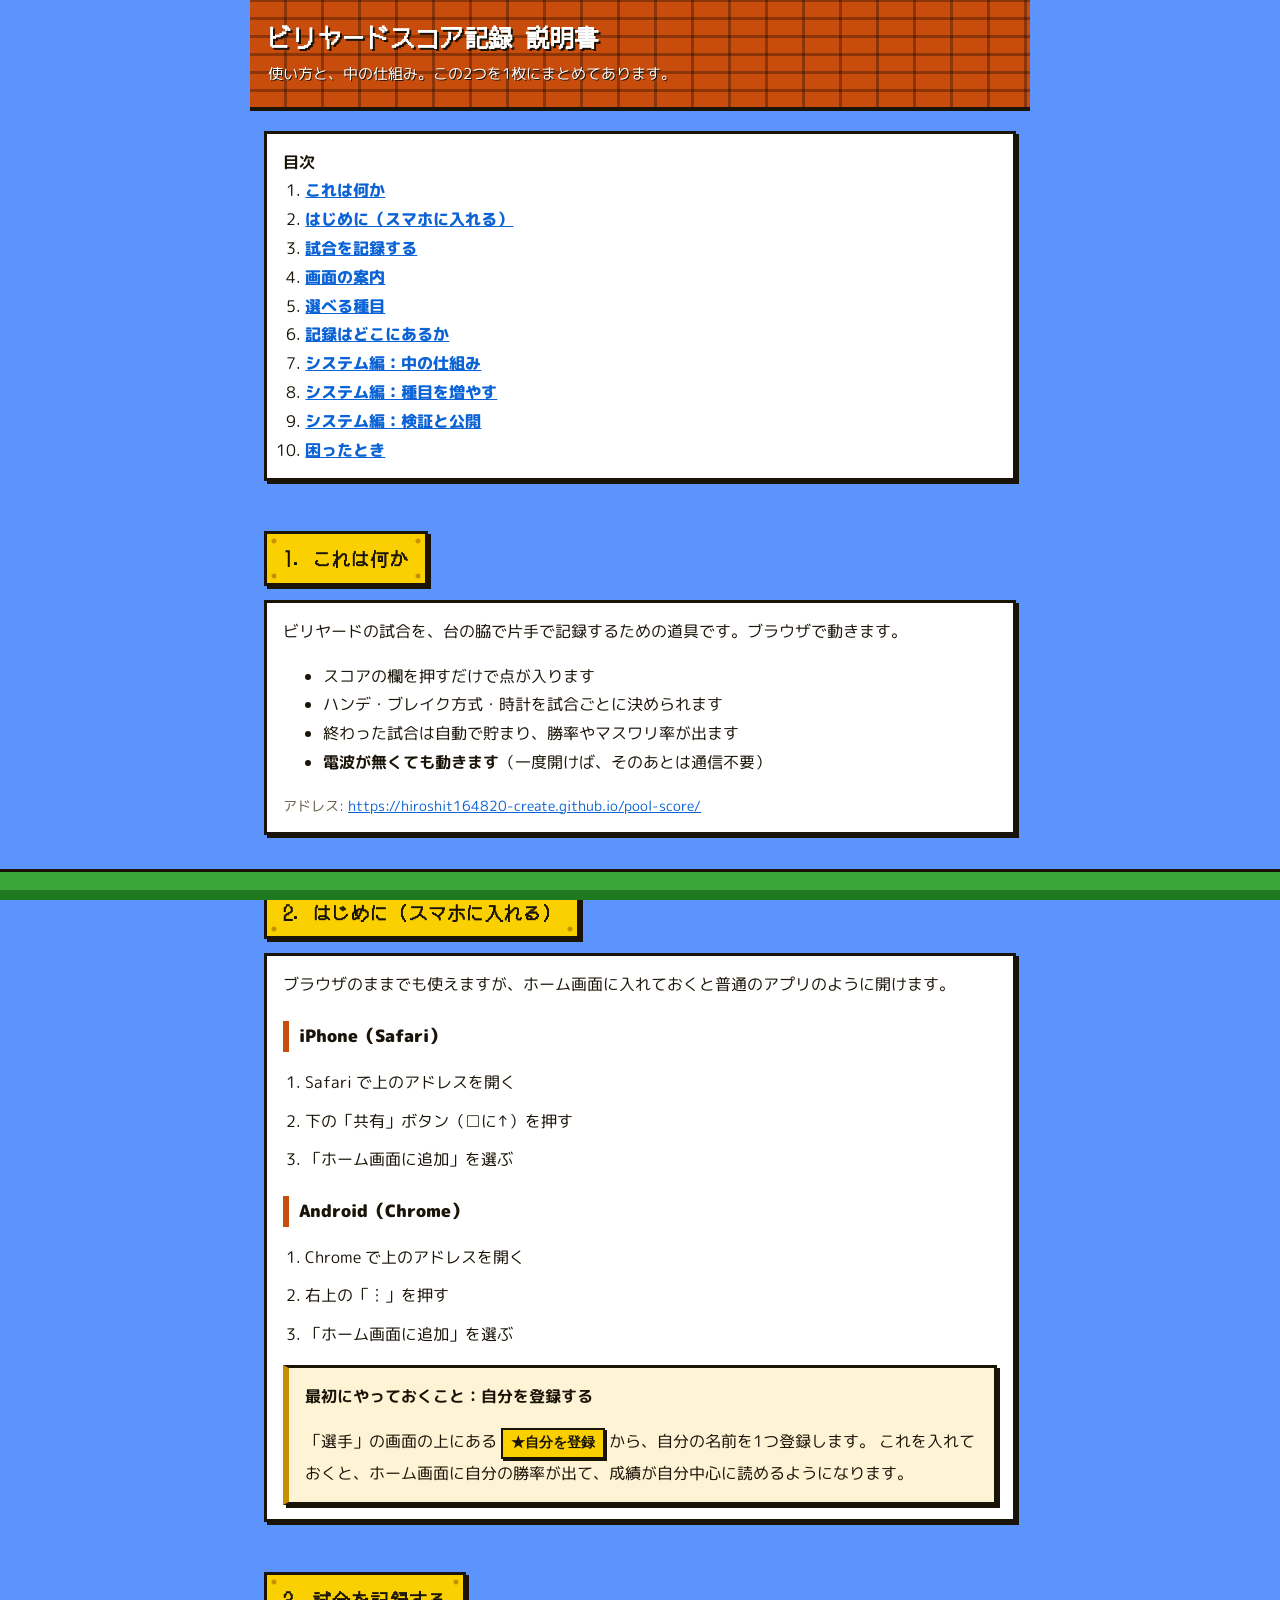
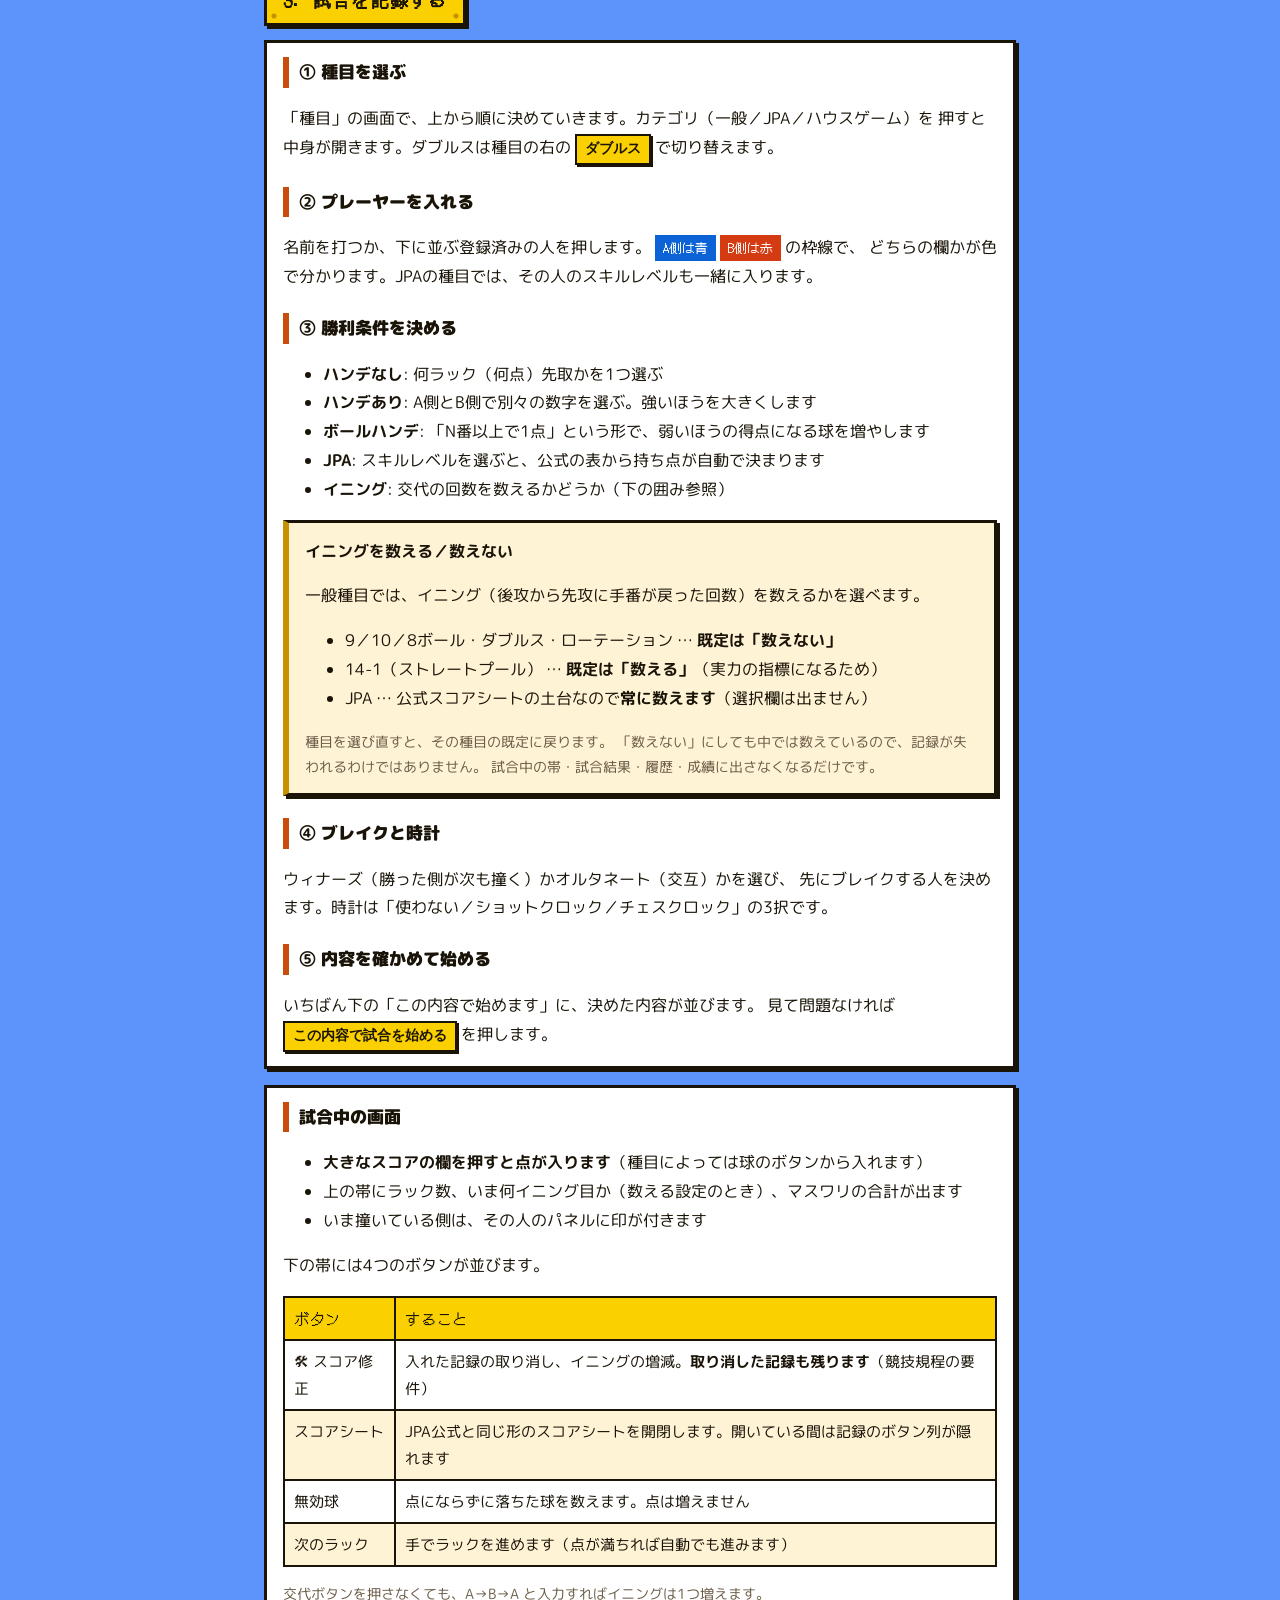
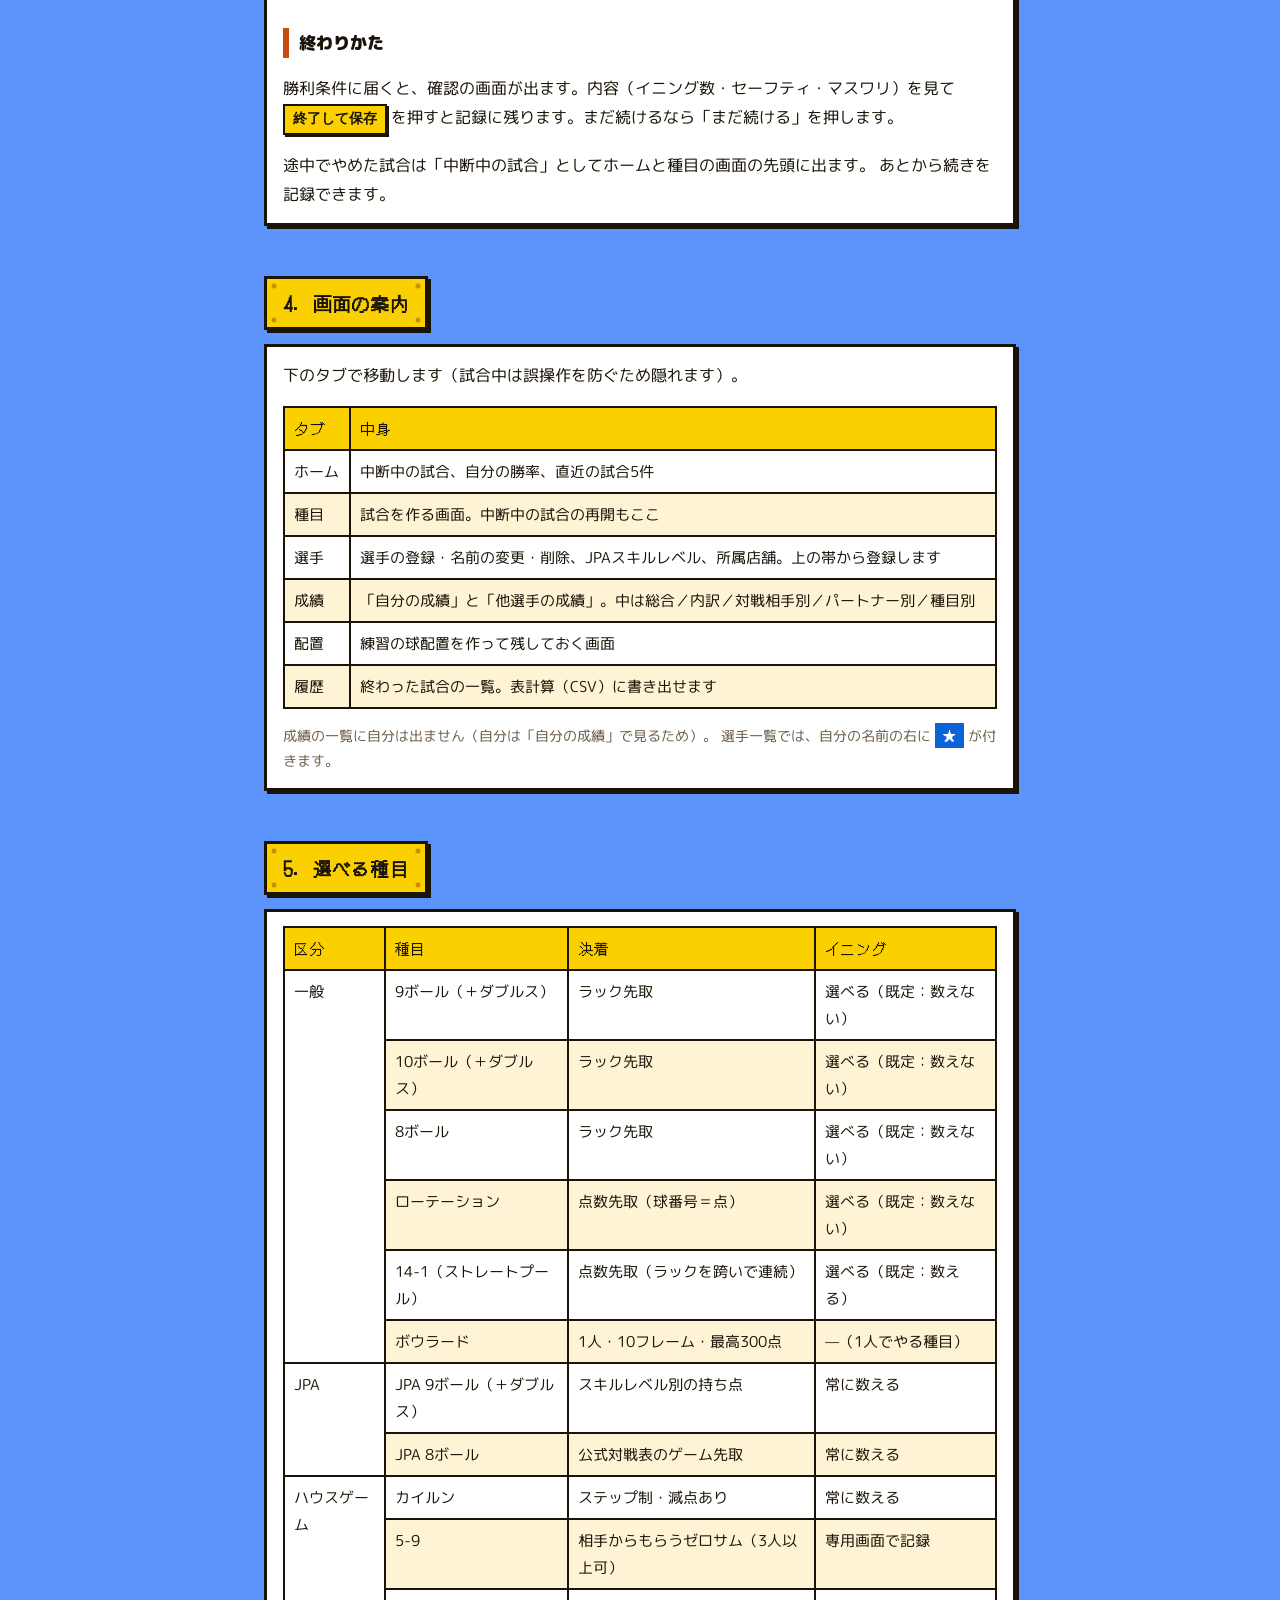
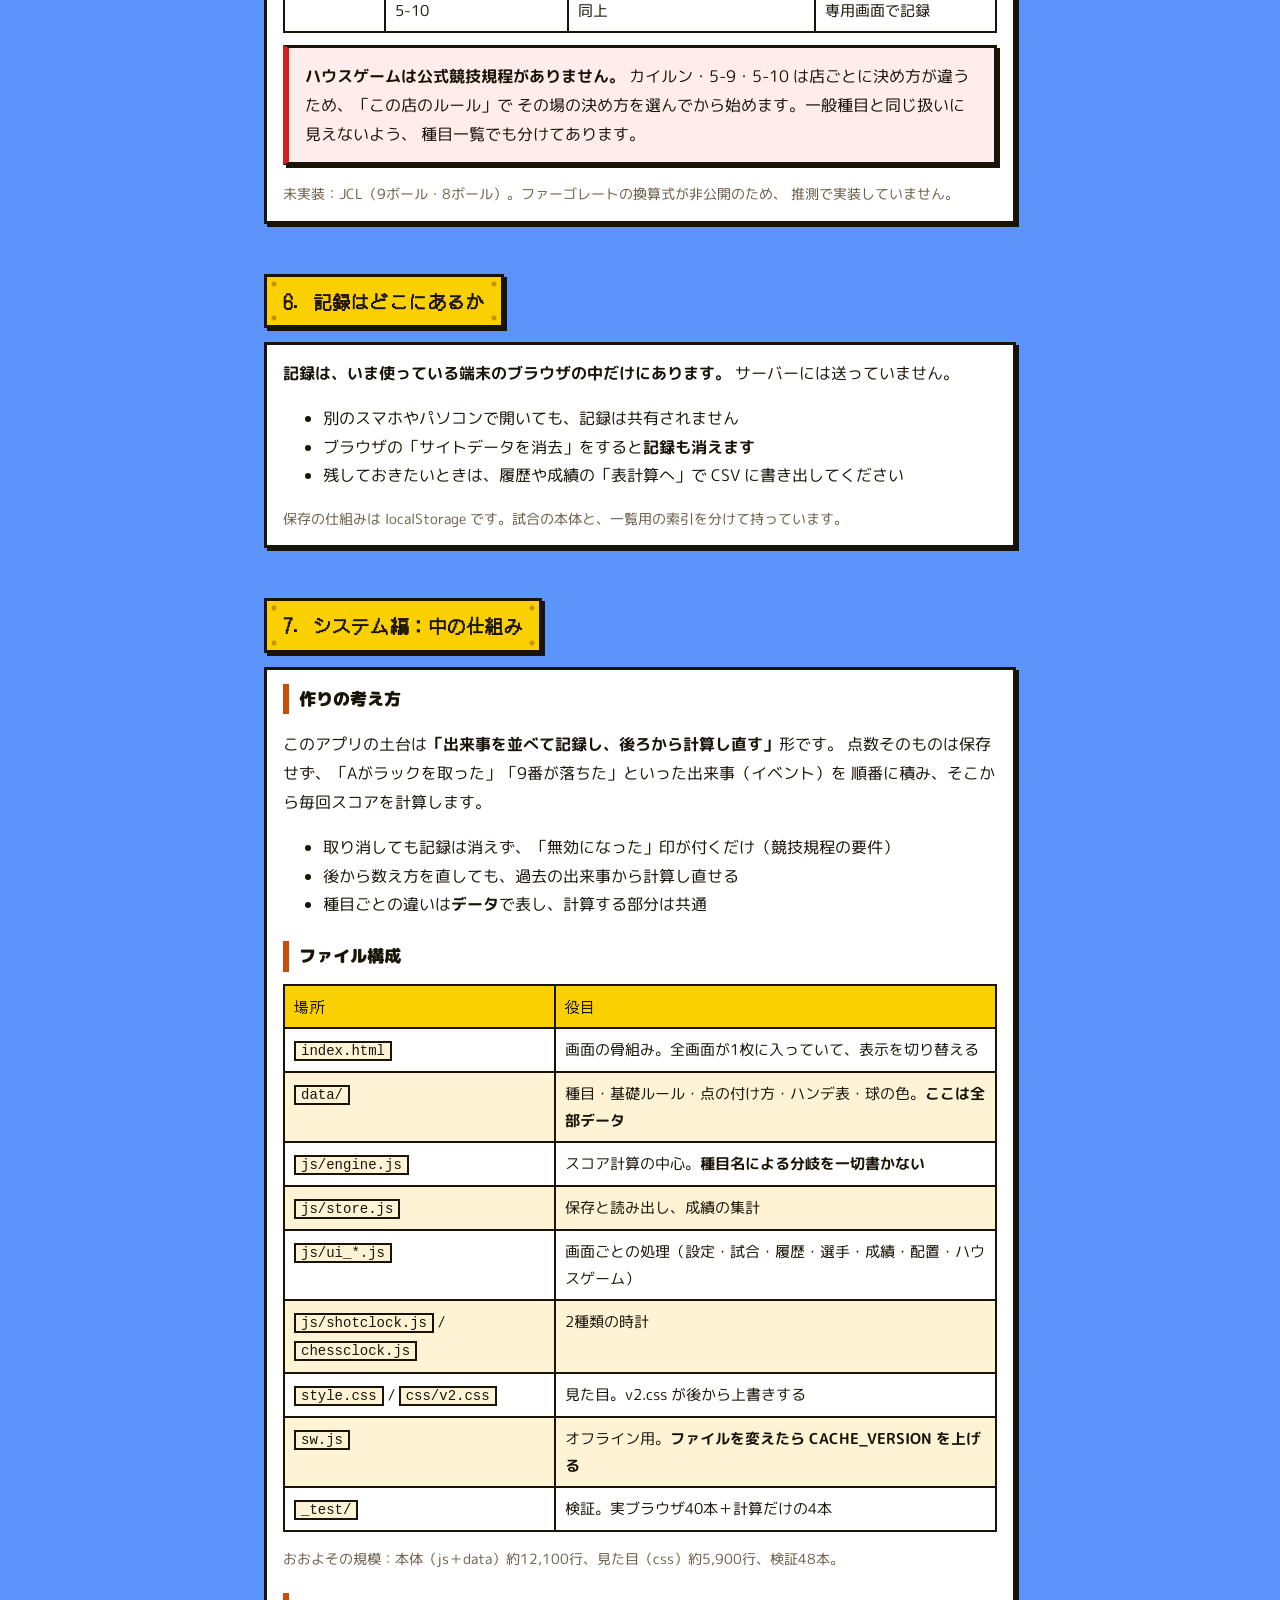
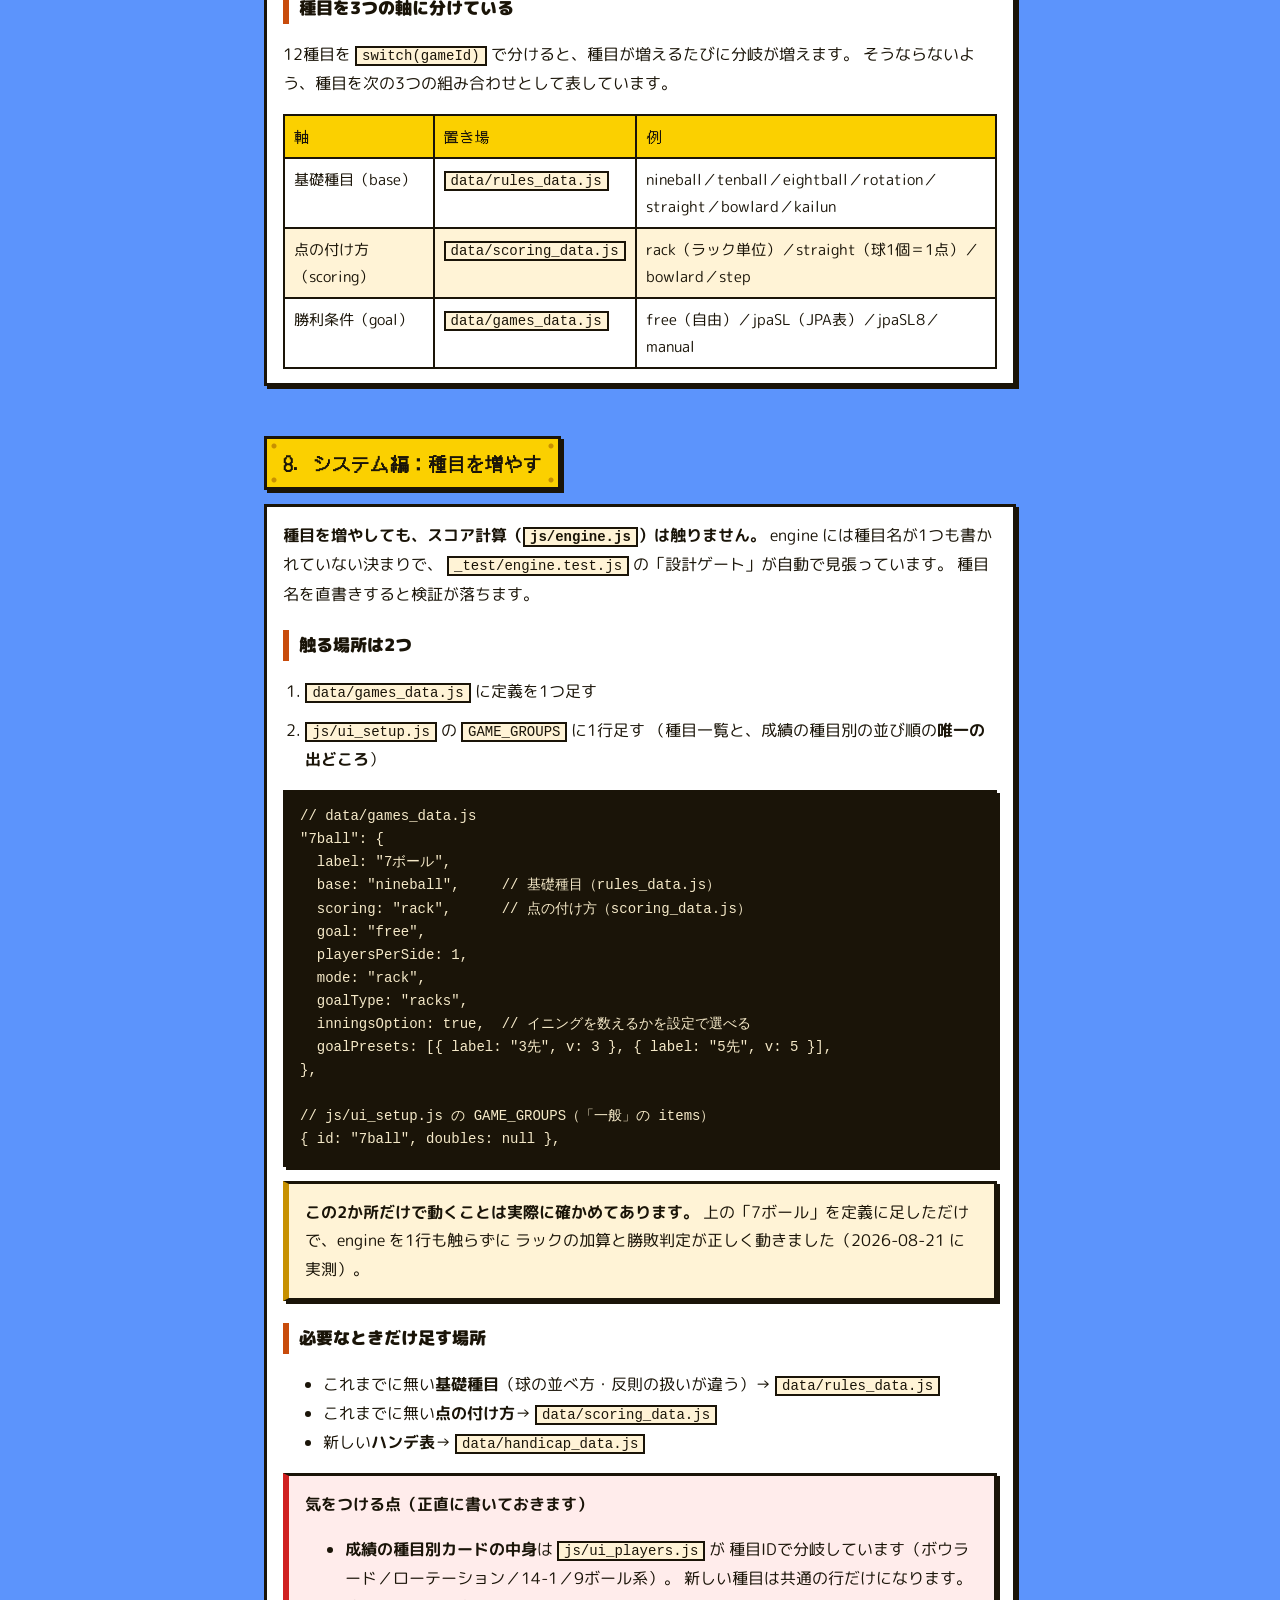
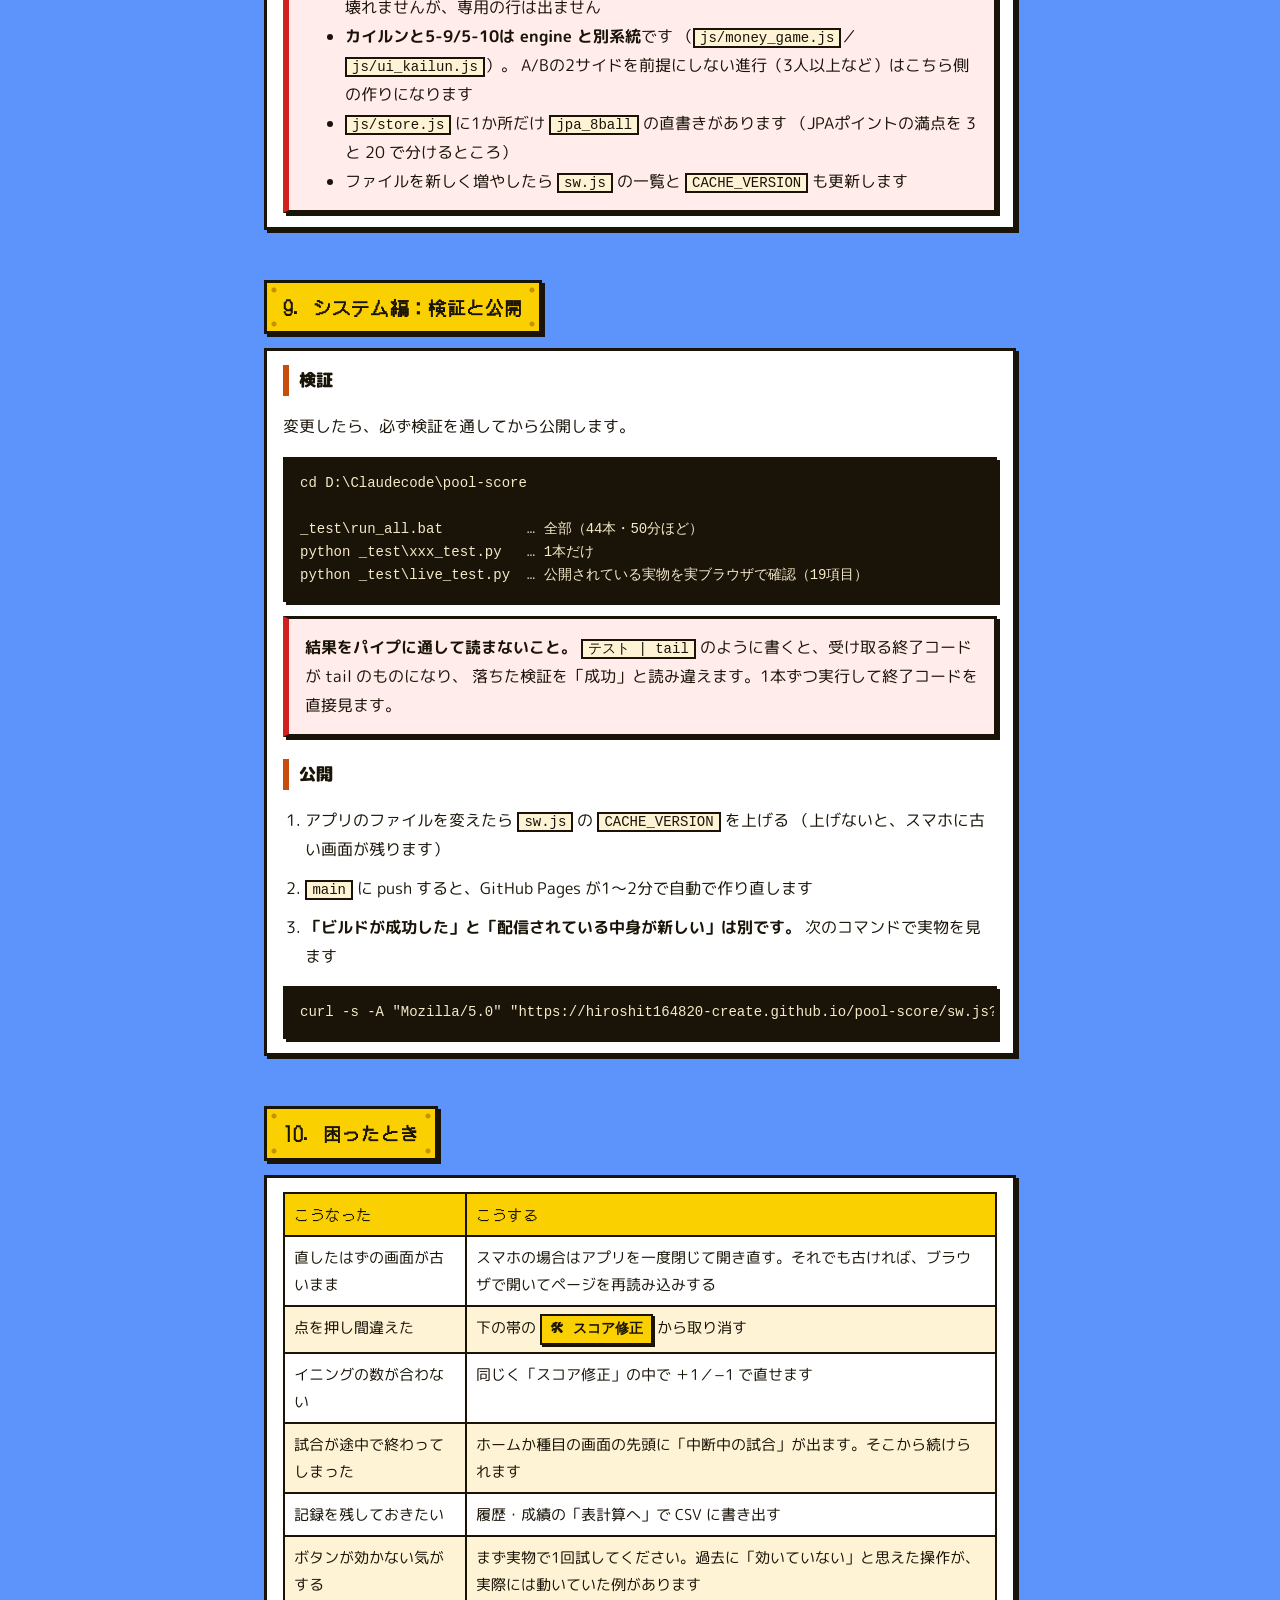
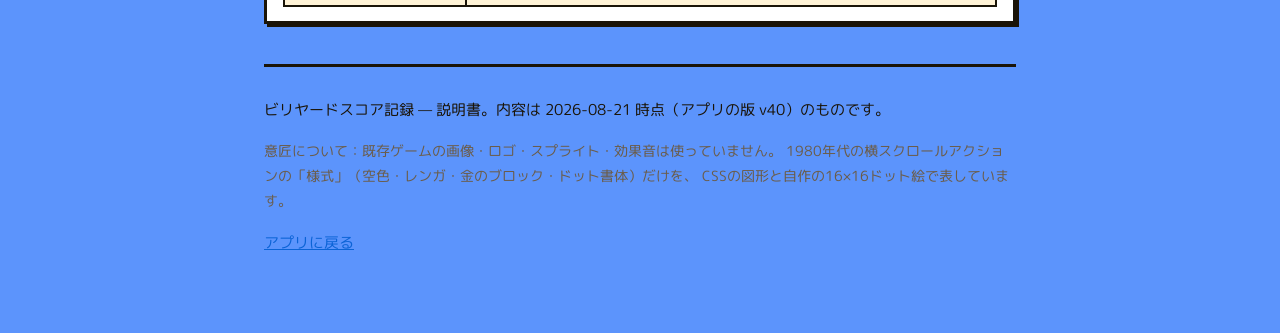
==== manual.html @ 7768aa0f "説明書（manual.html）を追加 本人の指示（2026-08-21）:   「このアプリ、システムの説明書を作成してください。     デザインの世界観はアプリと揃えてください」  - 利用者向" ====
<!DOCTYPE html>
<html lang="ja">
<head>
<meta charset="UTF-8">
<meta name="viewport" content="width=device-width, initial-scale=1.0, viewport-fit=cover">
<meta name="theme-color" content="#c84c0c">
<title>説明書 — ビリヤードスコア記録</title>
<link rel="icon" href="icon-192.png">
<link rel="apple-touch-icon" href="apple-touch-icon.png">
<style>
/* アプリ（style.css）と同じ配色トークン・同じ書体を使う。
   ただし読み込みは独立させてある。アプリのCSSを直接読むと
   画面遷移用の指定（.screen を隠す等）が説明書にも効いてしまうため */
@import url("https://fonts.googleapis.com/css2?family=M+PLUS+Rounded+1c:wght@400;700;800;900&family=DotGothic16&display=swap");

:root {
  --sky: #5c94fc;
  --surface: #ffffff;
  --surface-2: #fff3d6;
  --ink: #1a1408;
  --text-dim: #6b5c48;
  --ground: #3aa63a;
  --ground-dark: #1f7a1f;
  --brick: #c84c0c;
  --block: #fbd000;
  --block-dark: #c79000;
  --accent: #3aa63a;
  --side-a: #0b63d6;
  --side-b: #d43b12;
  --danger: #d02020;
  --bw: 3px;
  --bw-thick: 4px;
  --shadow: 4px 4px 0 var(--ink);
  --shadow-sm: 3px 3px 0 var(--ink);
  --font-pixel: "DotGothic16", "M PLUS Rounded 1c", "BIZ UDGothic", monospace;
}

* { box-sizing: border-box; }

html, body {
  margin: 0;
  padding: 0;
  background: var(--sky);
  color: var(--ink);
  font-family: "M PLUS Rounded 1c", "Hiragino Maru Gothic ProN", sans-serif;
  /* 非IT利用者も読むので本文は16pxを下回らせない */
  font-size: 16px;
  line-height: 1.8;
  -webkit-text-size-adjust: 100%;
}

/* 地面。ページの下端に敷く */
body::after {
  content: "";
  position: fixed;
  left: 0; right: 0; bottom: 0;
  height: 28px;
  background:
    linear-gradient(0deg, var(--ground-dark) 0 10px, var(--ground) 10px 100%);
  border-top: var(--bw) solid var(--ink);
  z-index: 1;
  pointer-events: none;
}

.wrap {
  max-width: 780px;
  margin: 0 auto;
  padding: 0 14px 80px;
}

/* ---------- レンガのヘッダ ---------- */
header {
  margin: 0 -14px 20px;
  padding: 20px 18px;
  color: #fff;
  border-bottom: var(--bw-thick) solid var(--ink);
  background:
    repeating-linear-gradient(0deg, transparent 0 15px, rgba(0, 0, 0, .3) 15px 18px),
    repeating-linear-gradient(90deg, transparent 0 34px, rgba(0, 0, 0, .3) 34px 37px),
    var(--brick);
}
header h1 {
  margin: 0;
  font-family: var(--font-pixel);
  font-size: 24px;
  line-height: 1.4;
  letter-spacing: .02em;
  text-shadow: 2px 2px 0 var(--ink);
}
header p {
  margin: 6px 0 0;
  font-size: 15px;
  text-shadow: 1px 1px 0 var(--ink);
}

/* ---------- 見出し＝ハテナブロックの看板 ---------- */
h2 {
  display: inline-block;
  margin: 34px 0 14px;
  padding: 8px 16px;
  font-family: var(--font-pixel);
  font-size: 18px;
  letter-spacing: .06em;
  background: var(--block);
  border: var(--bw) solid var(--ink);
  box-shadow: var(--shadow-sm);
  background-image:
    radial-gradient(circle at 7px 7px, var(--block-dark) 0 2px, transparent 3px),
    radial-gradient(circle at calc(100% - 7px) 7px, var(--block-dark) 0 2px, transparent 3px),
    radial-gradient(circle at 7px calc(100% - 7px), var(--block-dark) 0 2px, transparent 3px),
    radial-gradient(circle at calc(100% - 7px) calc(100% - 7px), var(--block-dark) 0 2px, transparent 3px);
}
h3 {
  margin: 22px 0 8px;
  font-size: 17px;
  font-weight: 900;
  padding-left: 10px;
  border-left: 6px solid var(--brick);
}

/* ---------- カード ---------- */
.card {
  background: var(--surface);
  border: var(--bw) solid var(--ink);
  box-shadow: var(--shadow-sm);
  padding: 14px 16px;
  margin-bottom: 16px;
}
.card > :first-child { margin-top: 0; }
.card > :last-child { margin-bottom: 0; }

.note {
  background: var(--surface-2);
  border-left: 6px solid var(--block-dark);
}
.warn {
  background: #ffeceb;
  border-left: 6px solid var(--danger);
}

/* ---------- 目次 ---------- */
.toc ol { margin: 0; padding-left: 1.4em; }
.toc a { color: var(--side-a); font-weight: 800; }

/* ---------- 手順 ---------- */
ol.steps { padding-left: 1.4em; }
ol.steps > li { margin-bottom: 10px; }

/* ---------- 表 ---------- */
.table-scroll { overflow-x: auto; margin: 12px 0; }
table {
  border-collapse: collapse;
  width: 100%;
  min-width: 460px;
  background: var(--surface);
  font-size: 15px;
}
th, td {
  border: 2px solid var(--ink);
  padding: 7px 9px;
  text-align: left;
  vertical-align: top;
}
th {
  background: var(--block);
  font-family: var(--font-pixel);
  font-weight: 400;
  letter-spacing: .04em;
  white-space: nowrap;
}
tbody tr:nth-child(even) td { background: var(--surface-2); }

/* ---------- コード ---------- */
code, .path {
  font-family: "Consolas", "SFMono-Regular", monospace;
  font-size: 14px;
  background: var(--surface-2);
  border: 2px solid var(--ink);
  padding: 0 5px;
  white-space: nowrap;
}
pre {
  overflow-x: auto;
  background: var(--ink);
  color: #f5e9c8;
  border: var(--bw) solid var(--ink);
  box-shadow: var(--shadow-sm);
  padding: 12px 14px;
  font-family: "Consolas", "SFMono-Regular", monospace;
  font-size: 14px;
  line-height: 1.65;
}
pre code {
  background: none;
  border: none;
  padding: 0;
  color: inherit;
  white-space: pre;
  font-size: inherit;
}

/* ---------- 印（Aは青・Bは赤。アプリと同じ決め） ---------- */
.tag {
  display: inline-block;
  padding: 1px 8px;
  font-family: var(--font-pixel);
  font-size: 13px;
  color: #fff;
  background: var(--ink);
}
.tag.a { background: var(--side-a); }
.tag.b { background: var(--side-b); }
.tag.ok { background: var(--accent); }
.tag.no { background: var(--danger); }

kbd {
  display: inline-block;
  padding: 1px 8px;
  background: var(--block);
  border: 2px solid var(--ink);
  box-shadow: 2px 2px 0 var(--ink);
  font-size: 14px;
  font-weight: 800;
  white-space: nowrap;
}

.hint { color: var(--text-dim); font-size: 14px; }

footer {
  margin-top: 40px;
  padding: 14px 0 0;
  border-top: var(--bw) solid var(--ink);
  font-size: 15px;
  color: var(--ink);
}
a { color: var(--side-a); }

@media (max-width: 420px) {
  header h1 { font-size: 19px; }
  h2 { font-size: 16px; }
}
</style>
</head>
<body>
<div class="wrap">

<header>
  <h1>ビリヤードスコア記録 説明書</h1>
  <p>使い方と、中の仕組み。この2つを1枚にまとめてあります。</p>
</header>

<div class="card toc">
  <strong>目次</strong>
  <ol>
    <li><a href="#what">これは何か</a></li>
    <li><a href="#start">はじめに（スマホに入れる）</a></li>
    <li><a href="#flow">試合を記録する</a></li>
    <li><a href="#screens">画面の案内</a></li>
    <li><a href="#games">選べる種目</a></li>
    <li><a href="#data">記録はどこにあるか</a></li>
    <li><a href="#system">システム編：中の仕組み</a></li>
    <li><a href="#addgame">システム編：種目を増やす</a></li>
    <li><a href="#dev">システム編：検証と公開</a></li>
    <li><a href="#trouble">困ったとき</a></li>
  </ol>
</div>

<!-- ============================================================ -->
<h2 id="what">1. これは何か</h2>

<div class="card">
  <p>ビリヤードの試合を、台の脇で片手で記録するための道具です。ブラウザで動きます。</p>
  <ul>
    <li>スコアの欄を押すだけで点が入ります</li>
    <li>ハンデ・ブレイク方式・時計を試合ごとに決められます</li>
    <li>終わった試合は自動で貯まり、勝率やマスワリ率が出ます</li>
    <li><strong>電波が無くても動きます</strong>（一度開けば、そのあとは通信不要）</li>
  </ul>
  <p class="hint">アドレス: <a href="./">https://hiroshit164820-create.github.io/pool-score/</a></p>
</div>

<!-- ============================================================ -->
<h2 id="start">2. はじめに（スマホに入れる）</h2>

<div class="card">
  <p>ブラウザのままでも使えますが、ホーム画面に入れておくと普通のアプリのように開けます。</p>
  <h3>iPhone（Safari）</h3>
  <ol class="steps">
    <li>Safari で上のアドレスを開く</li>
    <li>下の「共有」ボタン（□に↑）を押す</li>
    <li>「ホーム画面に追加」を選ぶ</li>
  </ol>
  <h3>Android（Chrome）</h3>
  <ol class="steps">
    <li>Chrome で上のアドレスを開く</li>
    <li>右上の「︙」を押す</li>
    <li>「ホーム画面に追加」を選ぶ</li>
  </ol>
  <div class="card note" style="margin-top:14px">
    <strong>最初にやっておくこと：自分を登録する</strong>
    <p>「選手」の画面の上にある <kbd>★自分を登録</kbd> から、自分の名前を1つ登録します。
      これを入れておくと、ホーム画面に自分の勝率が出て、成績が自分中心に読めるようになります。</p>
  </div>
</div>

<!-- ============================================================ -->
<h2 id="flow">3. 試合を記録する</h2>

<div class="card">
  <h3>① 種目を選ぶ</h3>
  <p>「種目」の画面で、上から順に決めていきます。カテゴリ（一般／JPA／ハウスゲーム）を
    押すと中身が開きます。ダブルスは種目の右の <kbd>ダブルス</kbd> で切り替えます。</p>

  <h3>② プレーヤーを入れる</h3>
  <p>名前を打つか、下に並ぶ登録済みの人を押します。
    <span class="tag a">A側は青</span> <span class="tag b">B側は赤</span> の枠線で、
    どちらの欄かが色で分かります。JPAの種目では、その人のスキルレベルも一緒に入ります。</p>

  <h3>③ 勝利条件を決める</h3>
  <ul>
    <li><strong>ハンデなし</strong>: 何ラック（何点）先取かを1つ選ぶ</li>
    <li><strong>ハンデあり</strong>: A側とB側で別々の数字を選ぶ。強いほうを大きくします</li>
    <li><strong>ボールハンデ</strong>: 「N番以上で1点」という形で、弱いほうの得点になる球を増やします</li>
    <li><strong>JPA</strong>: スキルレベルを選ぶと、公式の表から持ち点が自動で決まります</li>
    <li><strong>イニング</strong>: 交代の回数を数えるかどうか（下の囲み参照）</li>
  </ul>

  <div class="card note">
    <strong>イニングを数える／数えない</strong>
    <p>一般種目では、イニング（後攻から先攻に手番が戻った回数）を数えるかを選べます。</p>
    <ul>
      <li>9／10／8ボール・ダブルス・ローテーション … <strong>既定は「数えない」</strong></li>
      <li>14-1（ストレートプール） … <strong>既定は「数える」</strong>（実力の指標になるため）</li>
      <li>JPA … 公式スコアシートの土台なので<strong>常に数えます</strong>（選択欄は出ません）</li>
    </ul>
    <p class="hint">種目を選び直すと、その種目の既定に戻ります。
      「数えない」にしても中では数えているので、記録が失われるわけではありません。
      試合中の帯・試合結果・履歴・成績に出さなくなるだけです。</p>
  </div>

  <h3>④ ブレイクと時計</h3>
  <p>ウィナーズ（勝った側が次も撞く）かオルタネート（交互）かを選び、
    先にブレイクする人を決めます。時計は「使わない／ショットクロック／チェスクロック」の3択です。</p>

  <h3>⑤ 内容を確かめて始める</h3>
  <p>いちばん下の「この内容で始めます」に、決めた内容が並びます。
    見て問題なければ <kbd>この内容で試合を始める</kbd> を押します。</p>
</div>

<div class="card">
  <h3>試合中の画面</h3>
  <ul>
    <li><strong>大きなスコアの欄を押すと点が入ります</strong>（種目によっては球のボタンから入れます）</li>
    <li>上の帯にラック数、いま何イニング目か（数える設定のとき）、マスワリの合計が出ます</li>
    <li>いま撞いている側は、その人のパネルに印が付きます</li>
  </ul>
  <p>下の帯には4つのボタンが並びます。</p>
  <div class="table-scroll">
    <table>
      <thead><tr><th>ボタン</th><th>すること</th></tr></thead>
      <tbody>
        <tr><td>🛠 スコア修正</td><td>入れた記録の取り消し、イニングの増減。<strong>取り消した記録も残ります</strong>（競技規程の要件）</td></tr>
        <tr><td>スコアシート</td><td>JPA公式と同じ形のスコアシートを開閉します。開いている間は記録のボタン列が隠れます</td></tr>
        <tr><td>無効球</td><td>点にならずに落ちた球を数えます。点は増えません</td></tr>
        <tr><td>次のラック</td><td>手でラックを進めます（点が満ちれば自動でも進みます）</td></tr>
      </tbody>
    </table>
  </div>
  <p class="hint">交代ボタンを押さなくても、A→B→A と入力すればイニングは1つ増えます。</p>

  <h3>終わりかた</h3>
  <p>勝利条件に届くと、確認の画面が出ます。内容（イニング数・セーフティ・マスワリ）を見て
    <kbd>終了して保存</kbd> を押すと記録に残ります。まだ続けるなら「まだ続ける」を押します。</p>
  <p>途中でやめた試合は「中断中の試合」としてホームと種目の画面の先頭に出ます。
    あとから続きを記録できます。</p>
</div>

<!-- ============================================================ -->
<h2 id="screens">4. 画面の案内</h2>

<div class="card">
  <p>下のタブで移動します（試合中は誤操作を防ぐため隠れます）。</p>
  <div class="table-scroll">
    <table>
      <thead><tr><th>タブ</th><th>中身</th></tr></thead>
      <tbody>
        <tr><td>ホーム</td><td>中断中の試合、自分の勝率、直近の試合5件</td></tr>
        <tr><td>種目</td><td>試合を作る画面。中断中の試合の再開もここ</td></tr>
        <tr><td>選手</td><td>選手の登録・名前の変更・削除、JPAスキルレベル、所属店舗。上の帯から登録します</td></tr>
        <tr><td>成績</td><td>「自分の成績」と「他選手の成績」。中は総合／内訳／対戦相手別／パートナー別／種目別</td></tr>
        <tr><td>配置</td><td>練習の球配置を作って残しておく画面</td></tr>
        <tr><td>履歴</td><td>終わった試合の一覧。表計算（CSV）に書き出せます</td></tr>
      </tbody>
    </table>
  </div>
  <p class="hint">成績の一覧に自分は出ません（自分は「自分の成績」で見るため）。
    選手一覧では、自分の名前の右に <span class="tag a">★</span> が付きます。</p>
</div>

<!-- ============================================================ -->
<h2 id="games">5. 選べる種目</h2>

<div class="card">
  <div class="table-scroll">
    <table>
      <thead><tr><th>区分</th><th>種目</th><th>決着</th><th>イニング</th></tr></thead>
      <tbody>
        <tr><td rowspan="6">一般</td><td>9ボール（＋ダブルス）</td><td>ラック先取</td><td>選べる（既定：数えない）</td></tr>
        <tr><td>10ボール（＋ダブルス）</td><td>ラック先取</td><td>選べる（既定：数えない）</td></tr>
        <tr><td>8ボール</td><td>ラック先取</td><td>選べる（既定：数えない）</td></tr>
        <tr><td>ローテーション</td><td>点数先取（球番号＝点）</td><td>選べる（既定：数えない）</td></tr>
        <tr><td>14-1（ストレートプール）</td><td>点数先取（ラックを跨いで連続）</td><td>選べる（既定：数える）</td></tr>
        <tr><td>ボウラード</td><td>1人・10フレーム・最高300点</td><td>—（1人でやる種目）</td></tr>
        <tr><td rowspan="2">JPA</td><td>JPA 9ボール（＋ダブルス）</td><td>スキルレベル別の持ち点</td><td>常に数える</td></tr>
        <tr><td>JPA 8ボール</td><td>公式対戦表のゲーム先取</td><td>常に数える</td></tr>
        <tr><td rowspan="3">ハウスゲーム</td><td>カイルン</td><td>ステップ制・減点あり</td><td>常に数える</td></tr>
        <tr><td>5-9</td><td>相手からもらうゼロサム（3人以上可）</td><td>専用画面で記録</td></tr>
        <tr><td>5-10</td><td>同上</td><td>専用画面で記録</td></tr>
      </tbody>
    </table>
  </div>
  <div class="card warn">
    <strong>ハウスゲームは公式競技規程がありません。</strong>
    カイルン・5-9・5-10 は店ごとに決め方が違うため、「この店のルール」で
    その場の決め方を選んでから始めます。一般種目と同じ扱いに見えないよう、
    種目一覧でも分けてあります。
  </div>
  <p class="hint">未実装：JCL（9ボール・8ボール）。ファーゴレートの換算式が非公開のため、
    推測で実装していません。</p>
</div>

<!-- ============================================================ -->
<h2 id="data">6. 記録はどこにあるか</h2>

<div class="card">
  <p><strong>記録は、いま使っている端末のブラウザの中だけにあります。</strong>
    サーバーには送っていません。</p>
  <ul>
    <li>別のスマホやパソコンで開いても、記録は共有されません</li>
    <li>ブラウザの「サイトデータを消去」をすると<strong>記録も消えます</strong></li>
    <li>残しておきたいときは、履歴や成績の「表計算へ」で CSV に書き出してください</li>
  </ul>
  <p class="hint">保存の仕組みは localStorage です。試合の本体と、一覧用の索引を分けて持っています。</p>
</div>

<!-- ============================================================ -->
<h2 id="system">7. システム編：中の仕組み</h2>

<div class="card">
  <h3>作りの考え方</h3>
  <p>このアプリの土台は<strong>「出来事を並べて記録し、後ろから計算し直す」</strong>形です。
    点数そのものは保存せず、「Aがラックを取った」「9番が落ちた」といった出来事（イベント）を
    順番に積み、そこから毎回スコアを計算します。</p>
  <ul>
    <li>取り消しても記録は消えず、「無効になった」印が付くだけ（競技規程の要件）</li>
    <li>後から数え方を直しても、過去の出来事から計算し直せる</li>
    <li>種目ごとの違いは<strong>データ</strong>で表し、計算する部分は共通</li>
  </ul>

  <h3>ファイル構成</h3>
  <div class="table-scroll">
    <table>
      <thead><tr><th>場所</th><th>役目</th></tr></thead>
      <tbody>
        <tr><td><span class="path">index.html</span></td><td>画面の骨組み。全画面が1枚に入っていて、表示を切り替える</td></tr>
        <tr><td><span class="path">data/</span></td><td>種目・基礎ルール・点の付け方・ハンデ表・球の色。<strong>ここは全部データ</strong></td></tr>
        <tr><td><span class="path">js/engine.js</span></td><td>スコア計算の中心。<strong>種目名による分岐を一切書かない</strong></td></tr>
        <tr><td><span class="path">js/store.js</span></td><td>保存と読み出し、成績の集計</td></tr>
        <tr><td><span class="path">js/ui_*.js</span></td><td>画面ごとの処理（設定・試合・履歴・選手・成績・配置・ハウスゲーム）</td></tr>
        <tr><td><span class="path">js/shotclock.js</span> / <span class="path">chessclock.js</span></td><td>2種類の時計</td></tr>
        <tr><td><span class="path">style.css</span> / <span class="path">css/v2.css</span></td><td>見た目。v2.css が後から上書きする</td></tr>
        <tr><td><span class="path">sw.js</span></td><td>オフライン用。<strong>ファイルを変えたら CACHE_VERSION を上げる</strong></td></tr>
        <tr><td><span class="path">_test/</span></td><td>検証。実ブラウザ40本＋計算だけの4本</td></tr>
      </tbody>
    </table>
  </div>
  <p class="hint">おおよその規模：本体（js＋data）約12,100行、見た目（css）約5,900行、検証48本。</p>

  <h3>種目を3つの軸に分けている</h3>
  <p>12種目を <code>switch(gameId)</code> で分けると、種目が増えるたびに分岐が増えます。
    そうならないよう、種目を次の3つの組み合わせとして表しています。</p>
  <div class="table-scroll">
    <table>
      <thead><tr><th>軸</th><th>置き場</th><th>例</th></tr></thead>
      <tbody>
        <tr><td>基礎種目（base）</td><td><span class="path">data/rules_data.js</span></td><td>nineball／tenball／eightball／rotation／straight／bowlard／kailun</td></tr>
        <tr><td>点の付け方（scoring）</td><td><span class="path">data/scoring_data.js</span></td><td>rack（ラック単位）／straight（球1個＝1点）／bowlard／step</td></tr>
        <tr><td>勝利条件（goal）</td><td><span class="path">data/games_data.js</span></td><td>free（自由）／jpaSL（JPA表）／jpaSL8／manual</td></tr>
      </tbody>
    </table>
  </div>
</div>

<!-- ============================================================ -->
<h2 id="addgame">8. システム編：種目を増やす</h2>

<div class="card">
  <p><strong>種目を増やしても、スコア計算（<span class="path">js/engine.js</span>）は触りません。</strong>
    engine には種目名が1つも書かれていない決まりで、
    <span class="path">_test/engine.test.js</span> の「設計ゲート」が自動で見張っています。
    種目名を直書きすると検証が落ちます。</p>

  <h3>触る場所は2つ</h3>
  <ol class="steps">
    <li><span class="path">data/games_data.js</span> に定義を1つ足す</li>
    <li><span class="path">js/ui_setup.js</span> の <code>GAME_GROUPS</code> に1行足す
      （種目一覧と、成績の種目別の並び順の<strong>唯一の出どころ</strong>）</li>
  </ol>

  <pre><code>// data/games_data.js
"7ball": {
  label: "7ボール",
  base: "nineball",     // 基礎種目（rules_data.js）
  scoring: "rack",      // 点の付け方（scoring_data.js）
  goal: "free",
  playersPerSide: 1,
  mode: "rack",
  goalType: "racks",
  inningsOption: true,  // イニングを数えるかを設定で選べる
  goalPresets: [{ label: "3先", v: 3 }, { label: "5先", v: 5 }],
},

// js/ui_setup.js の GAME_GROUPS（「一般」の items）
{ id: "7ball", doubles: null },</code></pre>

  <div class="card note">
    <strong>この2か所だけで動くことは実際に確かめてあります。</strong>
    上の「7ボール」を定義に足しただけで、engine を1行も触らずに
    ラックの加算と勝敗判定が正しく動きました（2026-08-21 に実測）。
  </div>

  <h3>必要なときだけ足す場所</h3>
  <ul>
    <li>これまでに無い<strong>基礎種目</strong>（球の並べ方・反則の扱いが違う）→ <span class="path">data/rules_data.js</span></li>
    <li>これまでに無い<strong>点の付け方</strong>→ <span class="path">data/scoring_data.js</span></li>
    <li>新しい<strong>ハンデ表</strong>→ <span class="path">data/handicap_data.js</span></li>
  </ul>

  <div class="card warn">
    <strong>気をつける点（正直に書いておきます）</strong>
    <ul>
      <li><strong>成績の種目別カードの中身</strong>は <span class="path">js/ui_players.js</span> が
        種目IDで分岐しています（ボウラード／ローテーション／14-1／9ボール系）。
        新しい種目は共通の行だけになります。壊れませんが、専用の行は出ません</li>
      <li><strong>カイルンと5-9/5-10は engine と別系統</strong>です
        （<span class="path">js/money_game.js</span>／<span class="path">js/ui_kailun.js</span>）。
        A/Bの2サイドを前提にしない進行（3人以上など）はこちら側の作りになります</li>
      <li><span class="path">js/store.js</span> に1か所だけ <code>jpa_8ball</code> の直書きがあります
        （JPAポイントの満点を 3 と 20 で分けるところ）</li>
      <li>ファイルを新しく増やしたら <span class="path">sw.js</span> の一覧と
        <code>CACHE_VERSION</code> も更新します</li>
    </ul>
  </div>
</div>

<!-- ============================================================ -->
<h2 id="dev">9. システム編：検証と公開</h2>

<div class="card">
  <h3>検証</h3>
  <p>変更したら、必ず検証を通してから公開します。</p>
  <pre><code>cd D:\Claudecode\pool-score

_test\run_all.bat          … 全部（44本・50分ほど）
python _test\xxx_test.py   … 1本だけ
python _test\live_test.py  … 公開されている実物を実ブラウザで確認（19項目）</code></pre>
  <div class="card warn">
    <strong>結果をパイプに通して読まないこと。</strong>
    <code>テスト | tail</code> のように書くと、受け取る終了コードが tail のものになり、
    落ちた検証を「成功」と読み違えます。1本ずつ実行して終了コードを直接見ます。
  </div>

  <h3>公開</h3>
  <ol class="steps">
    <li>アプリのファイルを変えたら <span class="path">sw.js</span> の <code>CACHE_VERSION</code> を上げる
      （上げないと、スマホに古い画面が残ります）</li>
    <li><code>main</code> に push すると、GitHub Pages が1〜2分で自動で作り直します</li>
    <li><strong>「ビルドが成功した」と「配信されている中身が新しい」は別です。</strong>
      次のコマンドで実物を見ます</li>
  </ol>
  <pre><code>curl -s -A "Mozilla/5.0" "https://hiroshit164820-create.github.io/pool-score/sw.js?cb=%RANDOM%" | findstr CACHE_VERSION</code></pre>
</div>

<!-- ============================================================ -->
<h2 id="trouble">10. 困ったとき</h2>

<div class="card">
  <div class="table-scroll">
    <table>
      <thead><tr><th>こうなった</th><th>こうする</th></tr></thead>
      <tbody>
        <tr><td>直したはずの画面が古いまま</td><td>スマホの場合はアプリを一度閉じて開き直す。それでも古ければ、ブラウザで開いてページを再読み込みする</td></tr>
        <tr><td>点を押し間違えた</td><td>下の帯の <kbd>🛠 スコア修正</kbd> から取り消す</td></tr>
        <tr><td>イニングの数が合わない</td><td>同じく「スコア修正」の中で ＋1／−1 で直せます</td></tr>
        <tr><td>試合が途中で終わってしまった</td><td>ホームか種目の画面の先頭に「中断中の試合」が出ます。そこから続けられます</td></tr>
        <tr><td>記録を残しておきたい</td><td>履歴・成績の「表計算へ」で CSV に書き出す</td></tr>
        <tr><td>ボタンが効かない気がする</td><td>まず実物で1回試してください。過去に「効いていない」と思えた操作が、実際には動いていた例があります</td></tr>
      </tbody>
    </table>
  </div>
</div>

<footer>
  <p>ビリヤードスコア記録 — 説明書。内容は 2026-08-21 時点（アプリの版 v40）のものです。</p>
  <p class="hint">意匠について：既存ゲームの画像・ロゴ・スプライト・効果音は使っていません。
    1980年代の横スクロールアクションの「様式」（空色・レンガ・金のブロック・ドット書体）だけを、
    CSSの図形と自作の16×16ドット絵で表しています。</p>
  <p><a href="./">アプリに戻る</a></p>
</footer>

</div>
</body>
</html>
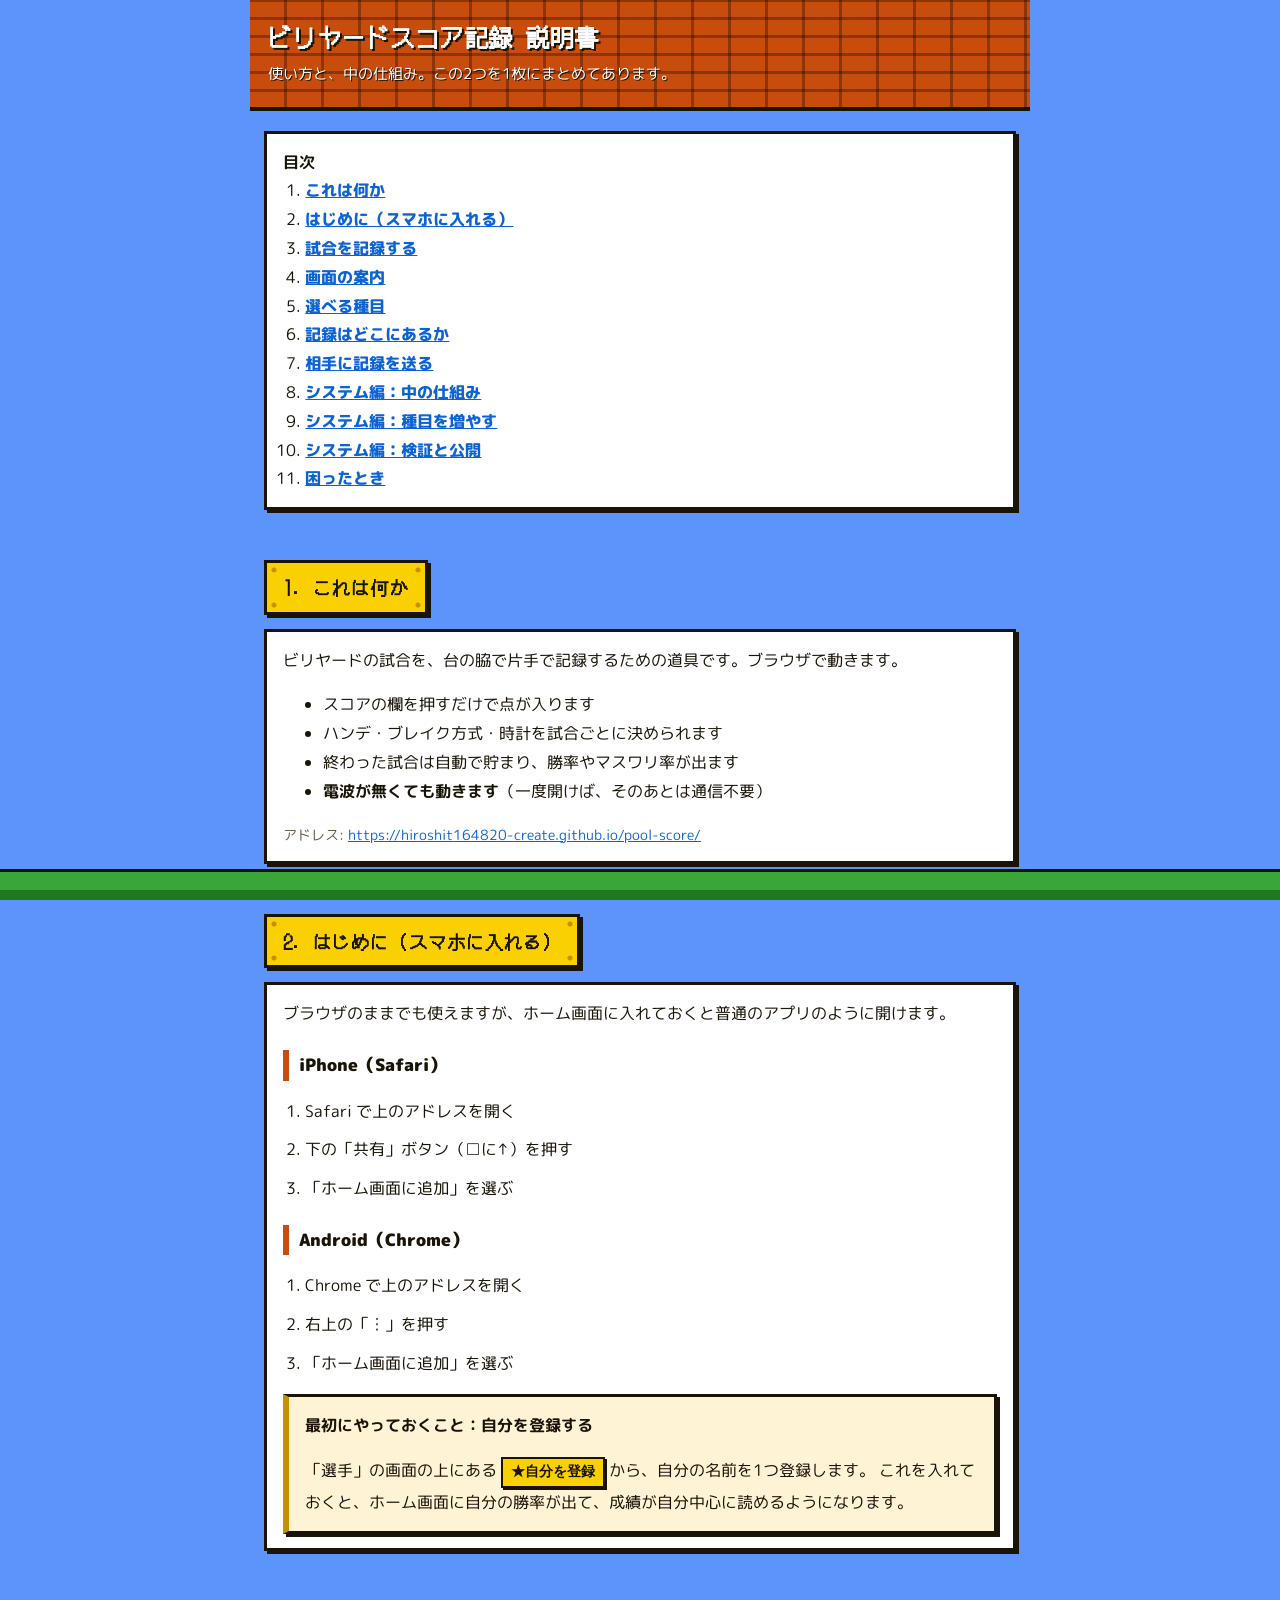
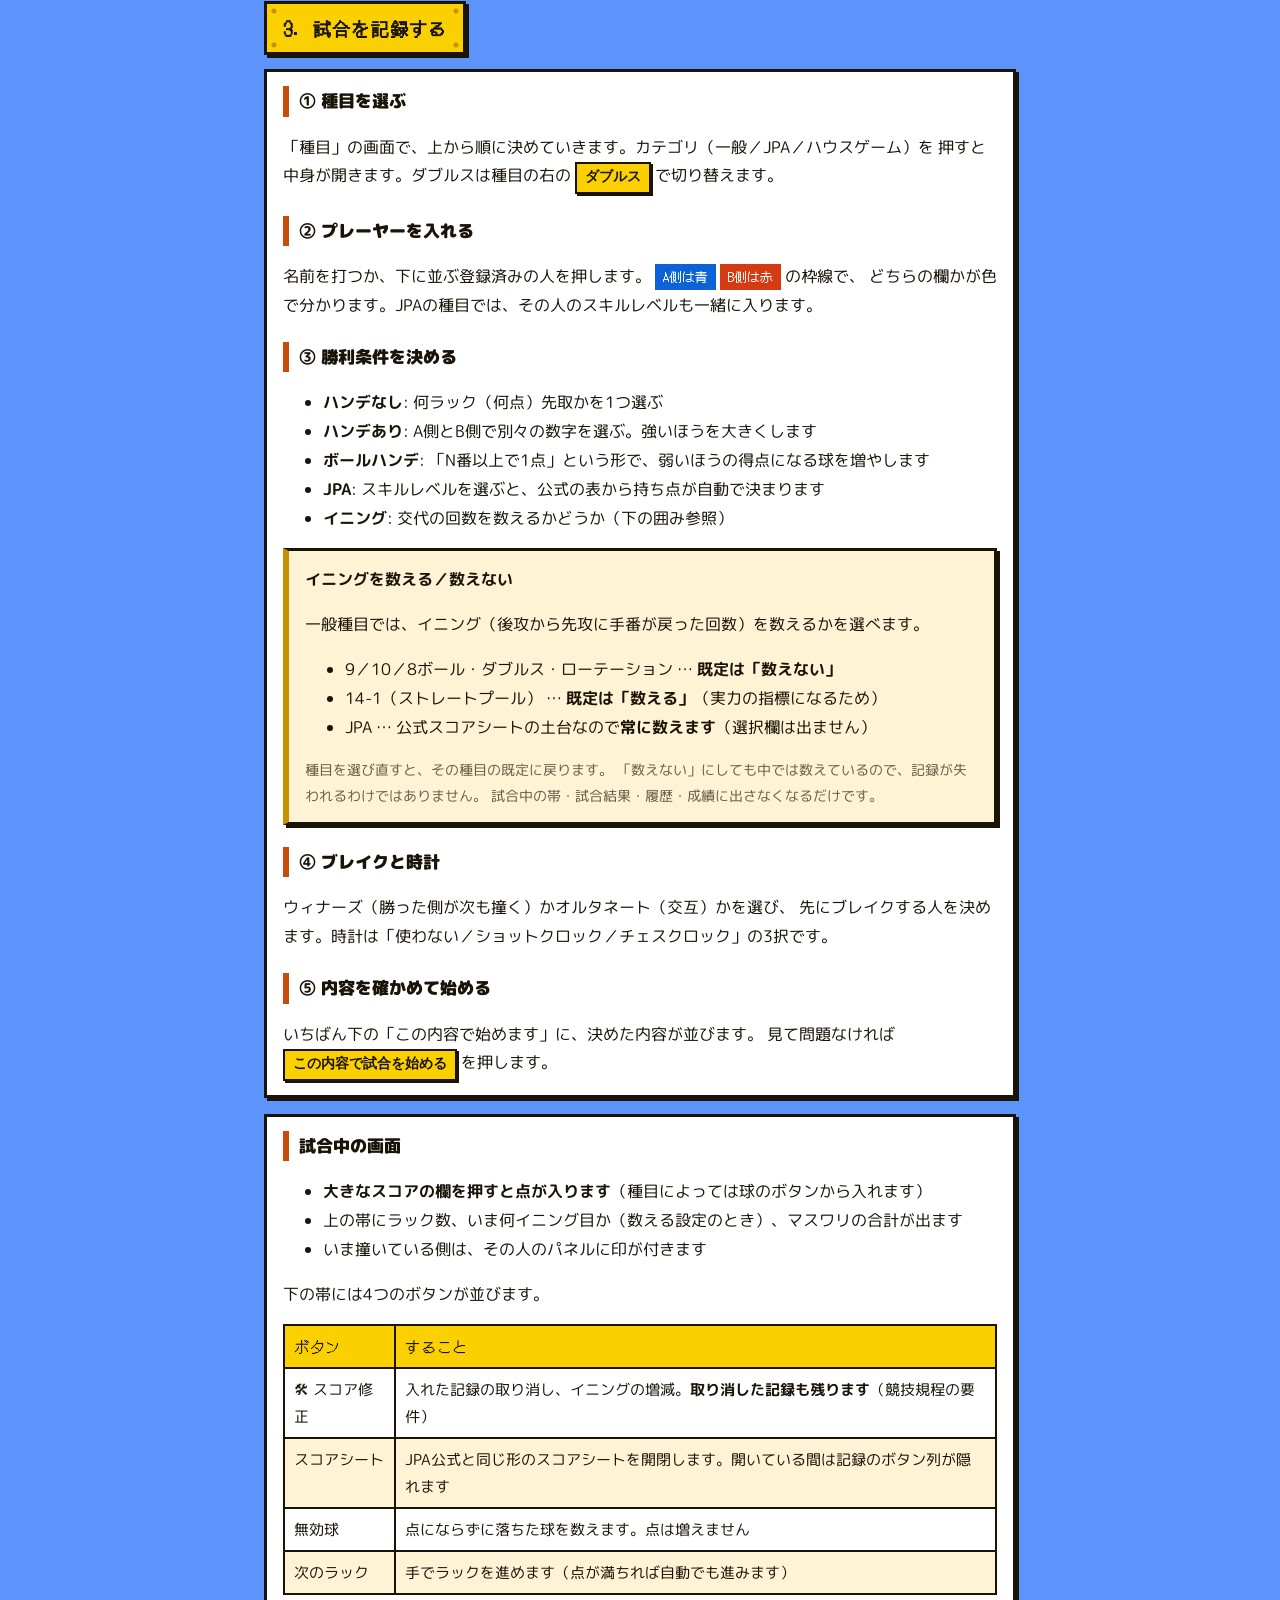
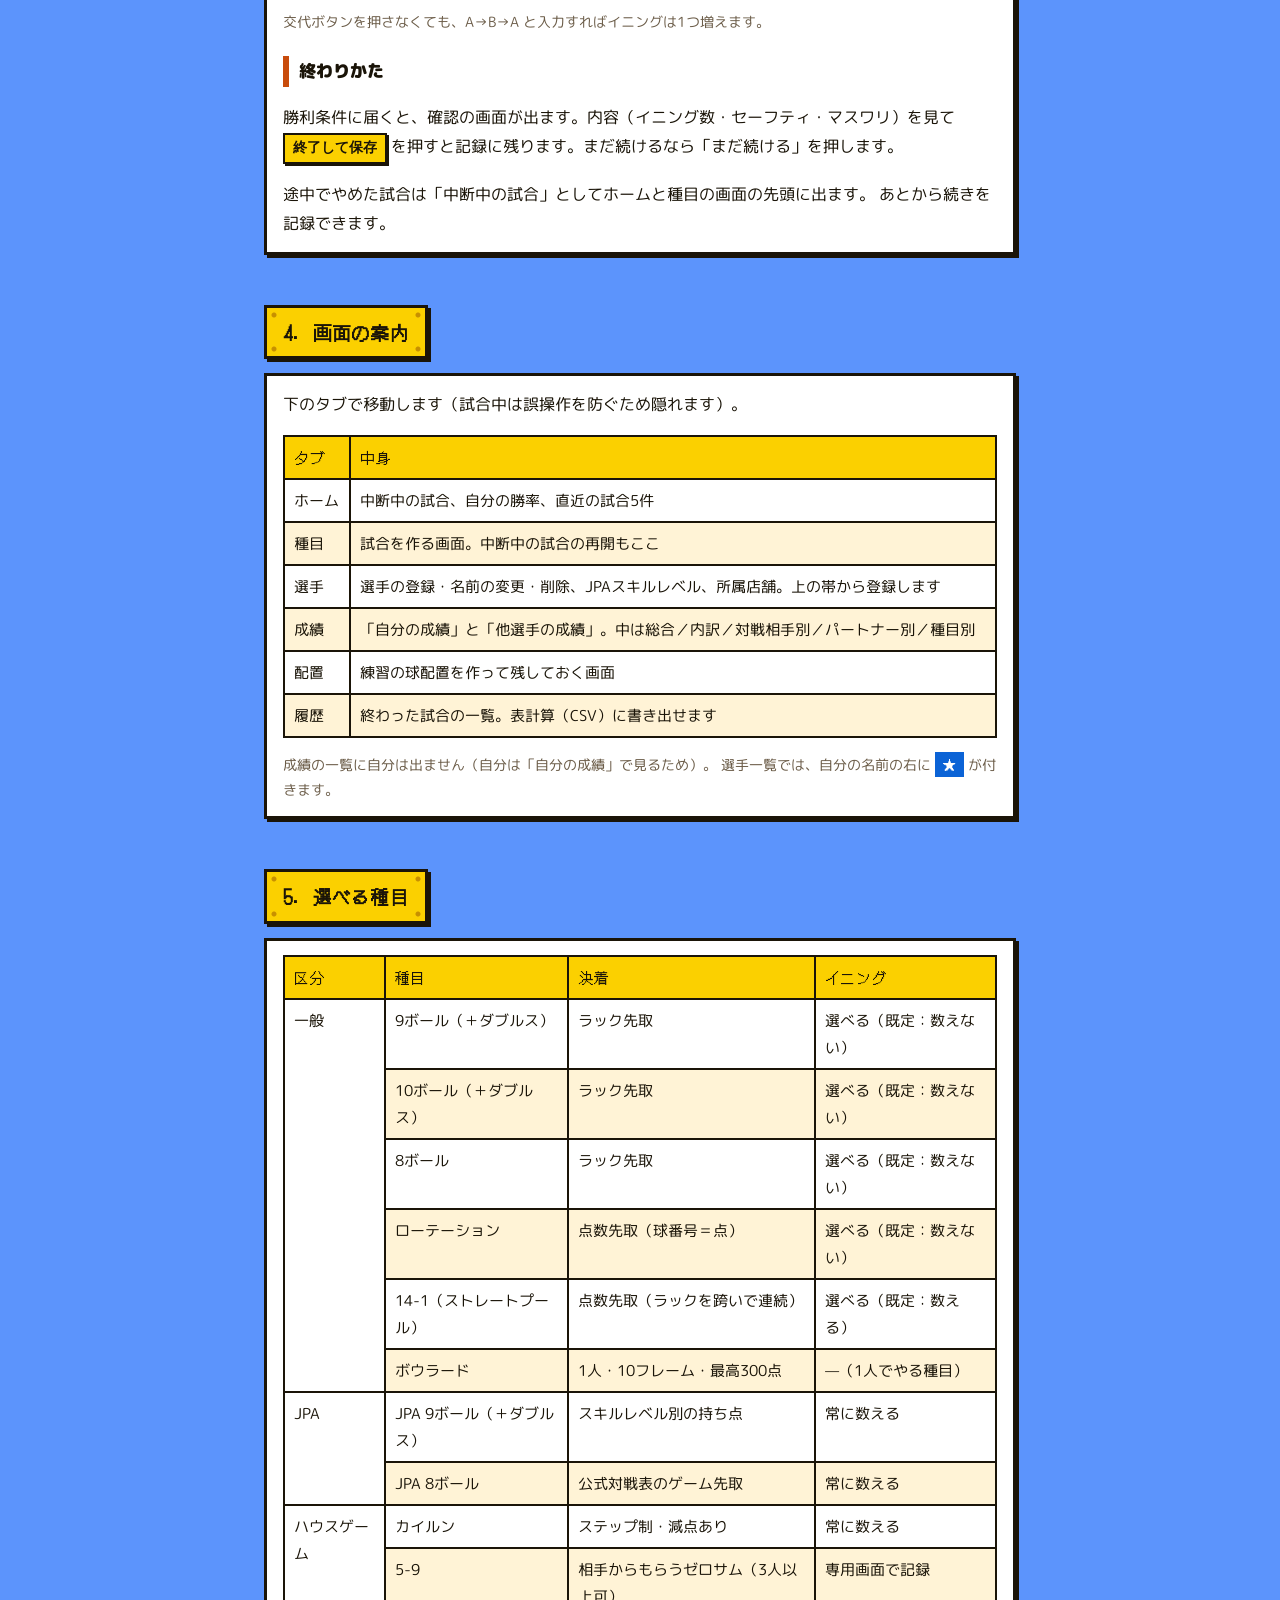
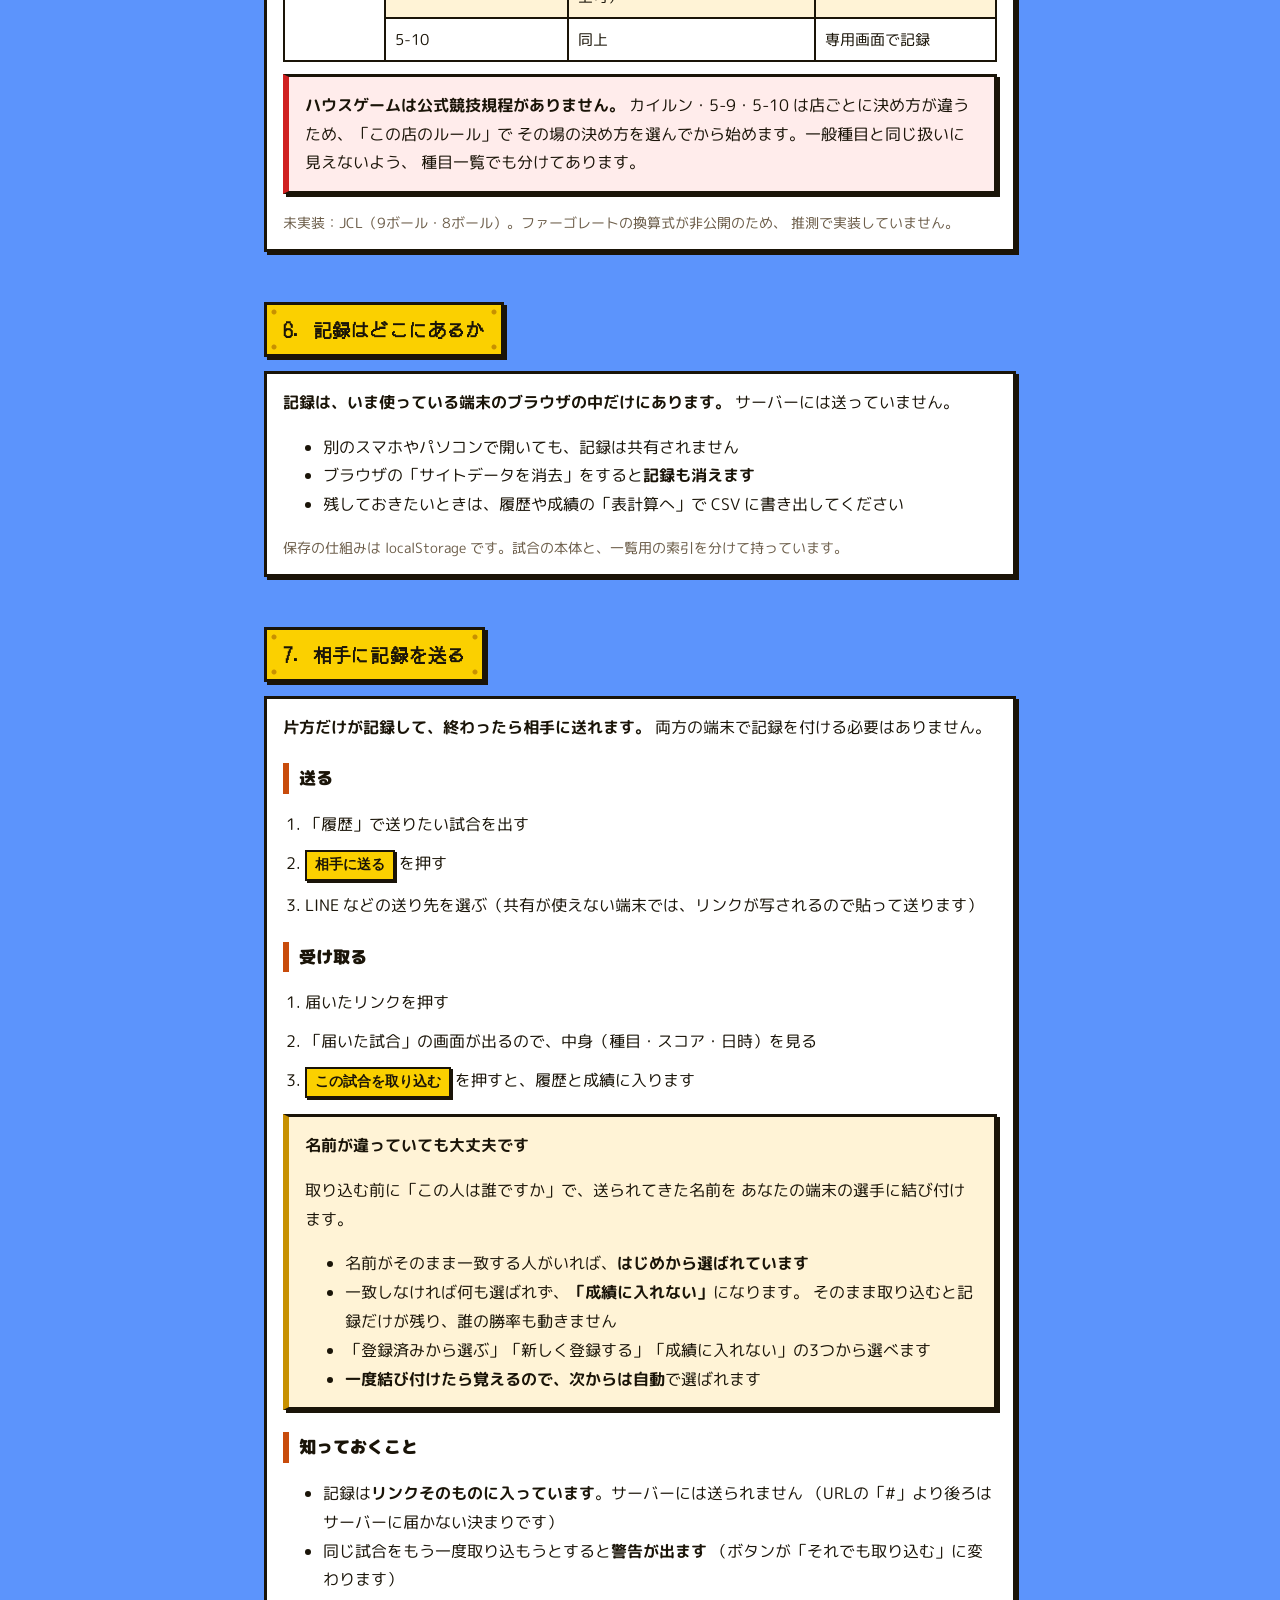
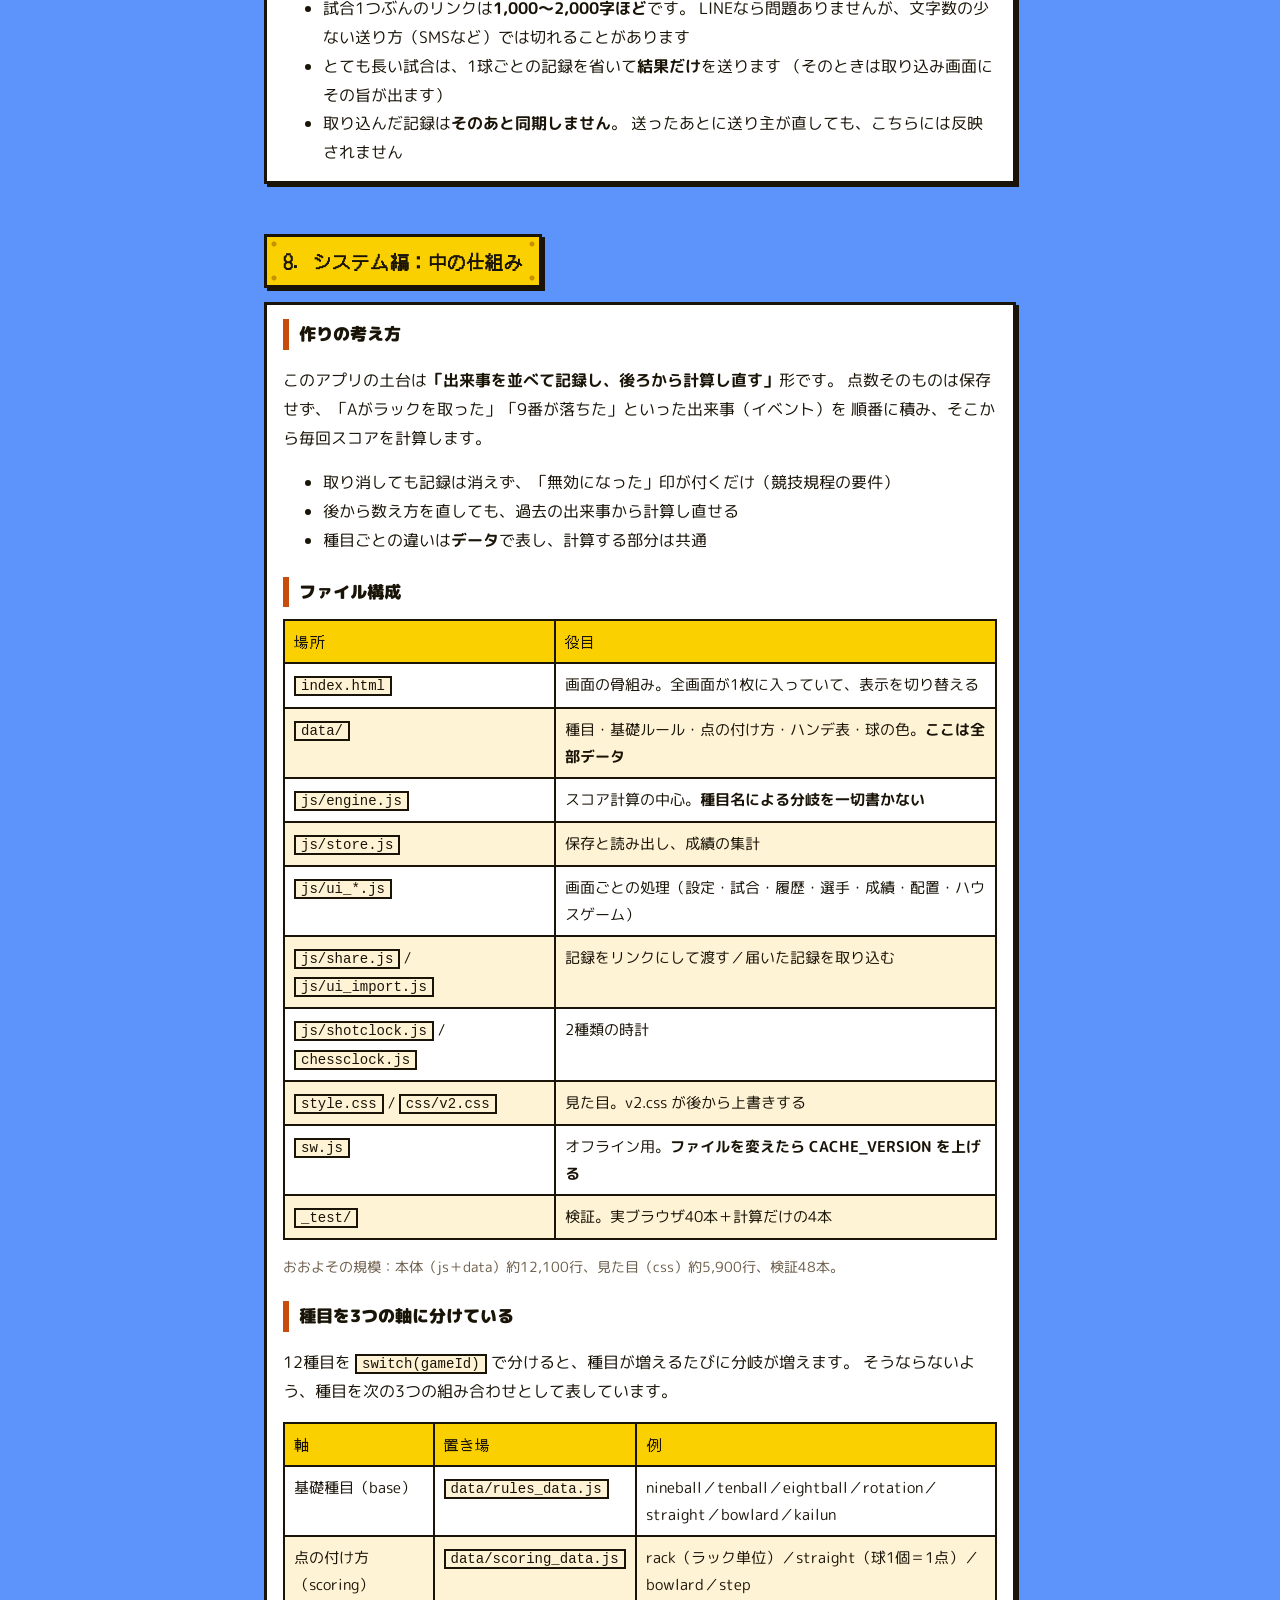
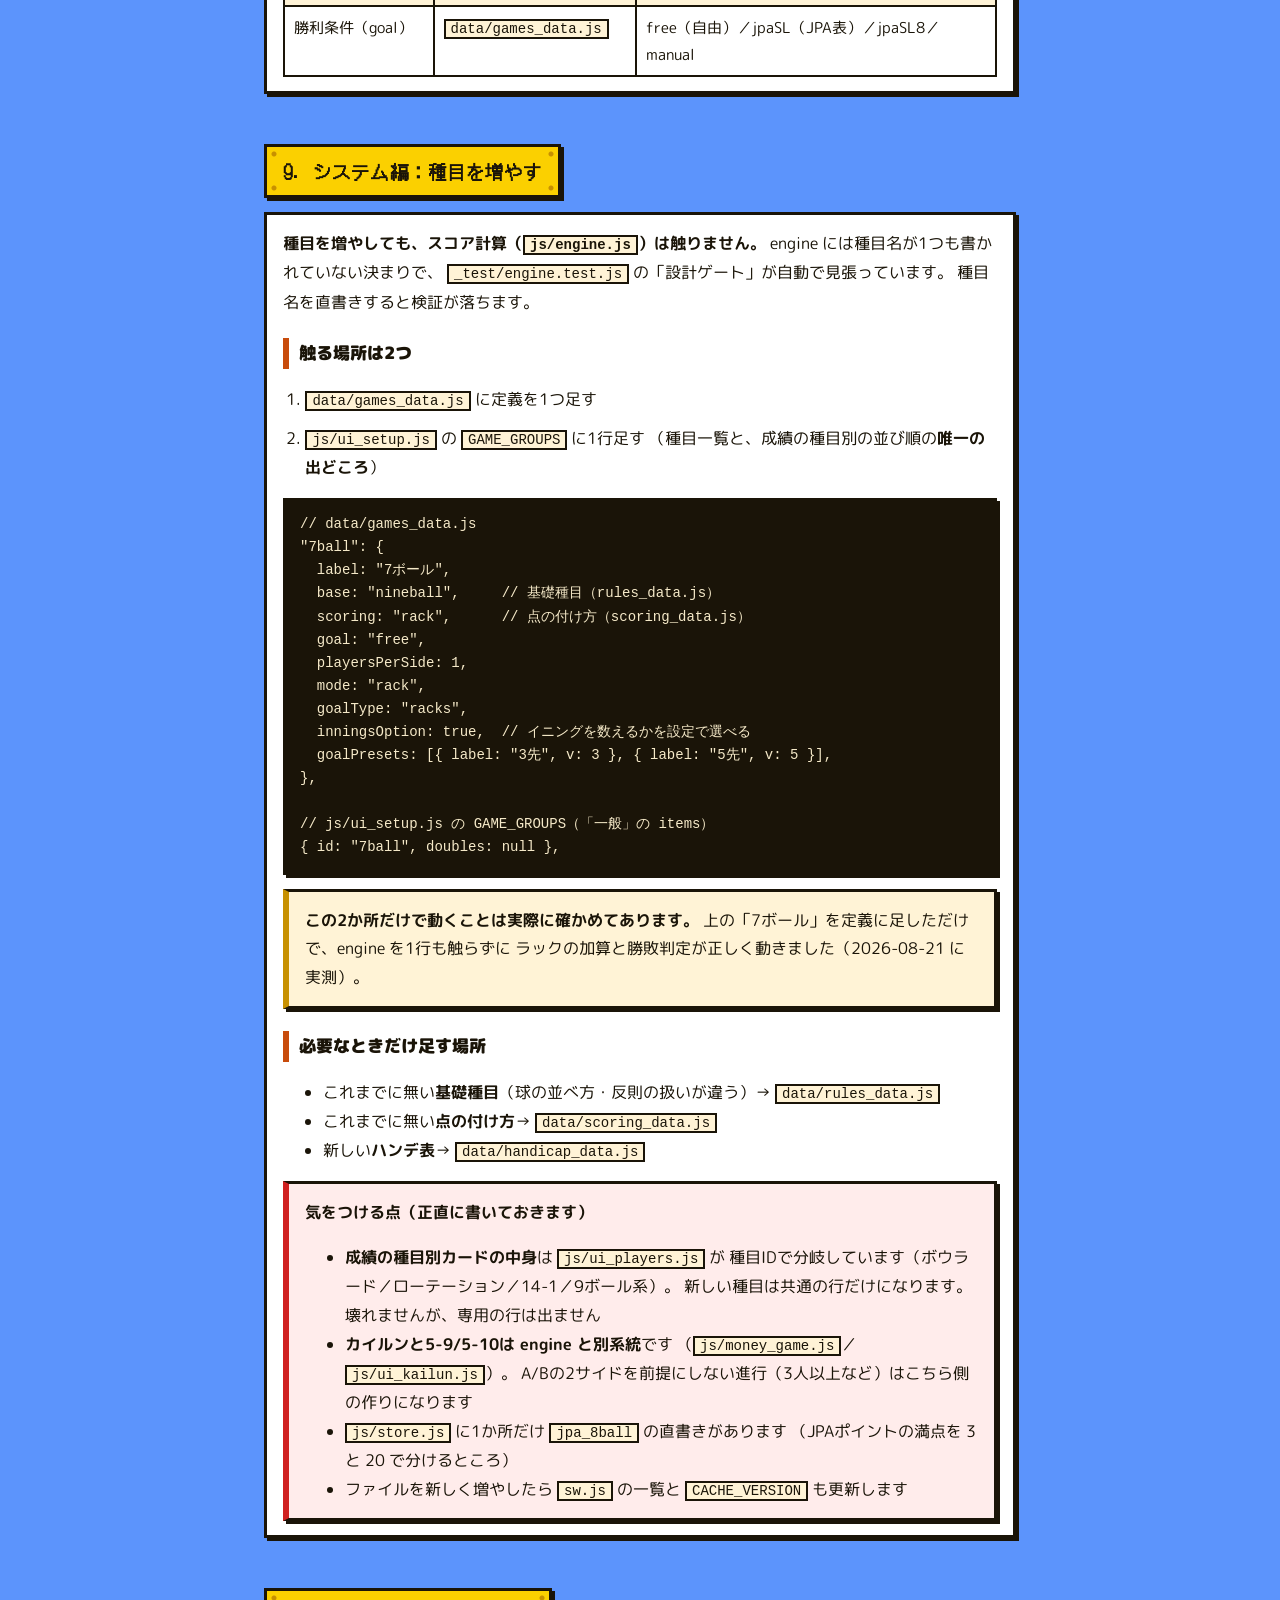
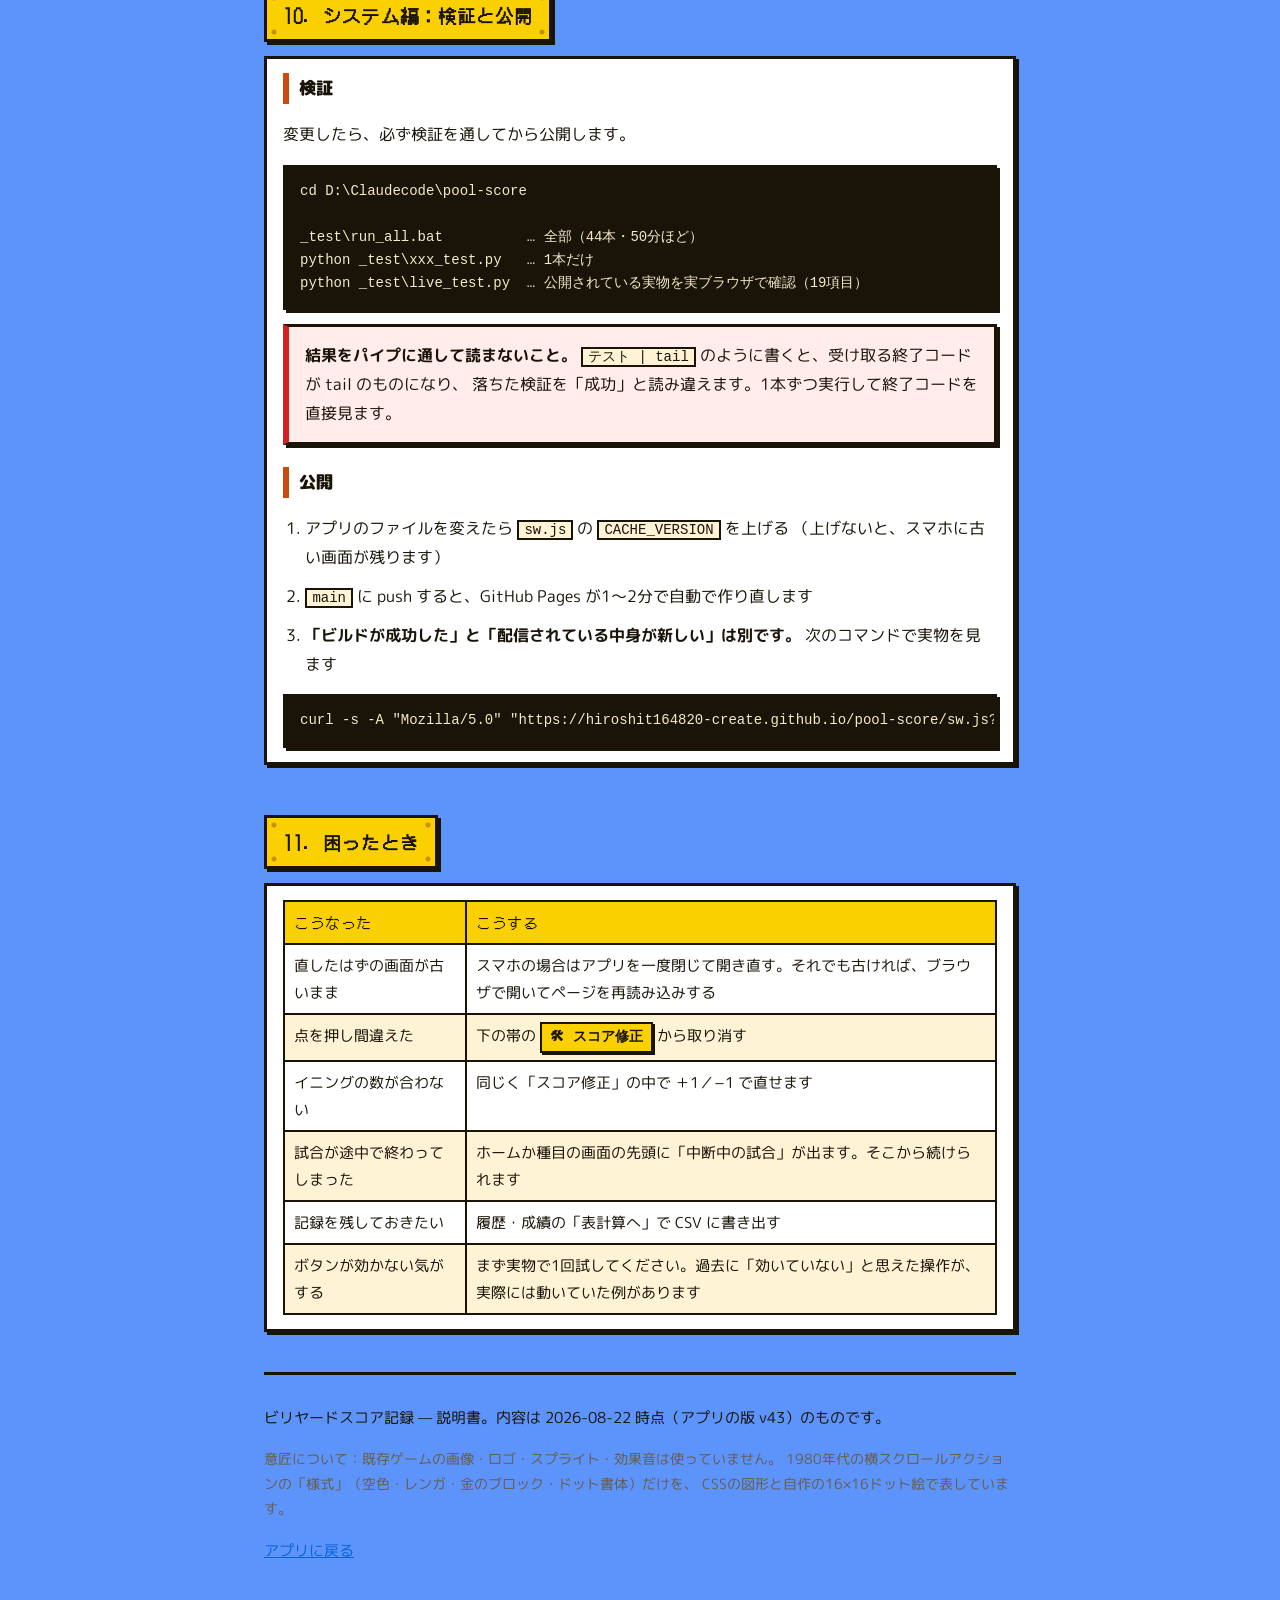
==== commit 13fcee2f: "説明書に「相手に記録を送る」の節を足す 段階Dを公開したので、使い方に1節足した。 名前が違ったときの動き（何も選ばなければ成績に入れない・一度結び付ければ 次から自動）と、リンクの長さ・同期しないこ" ====
--- a/manual.html
+++ b/manual.html
@@ -258,6 +258,7 @@
     <li><a href="#screens">画面の案内</a></li>
     <li><a href="#games">選べる種目</a></li>
     <li><a href="#data">記録はどこにあるか</a></li>
+    <li><a href="#share">相手に記録を送る</a></li>
     <li><a href="#system">システム編：中の仕組み</a></li>
     <li><a href="#addgame">システム編：種目を増やす</a></li>
     <li><a href="#dev">システム編：検証と公開</a></li>
@@ -444,7 +445,56 @@
 </div>
 
 <!-- ============================================================ -->
-<h2 id="system">7. システム編：中の仕組み</h2>
+<h2 id="share">7. 相手に記録を送る</h2>
+
+<div class="card">
+  <p><strong>片方だけが記録して、終わったら相手に送れます。</strong>
+    両方の端末で記録を付ける必要はありません。</p>
+
+  <h3>送る</h3>
+  <ol class="steps">
+    <li>「履歴」で送りたい試合を出す</li>
+    <li><kbd>相手に送る</kbd> を押す</li>
+    <li>LINE などの送り先を選ぶ（共有が使えない端末では、リンクが写されるので貼って送ります）</li>
+  </ol>
+
+  <h3>受け取る</h3>
+  <ol class="steps">
+    <li>届いたリンクを押す</li>
+    <li>「届いた試合」の画面が出るので、中身（種目・スコア・日時）を見る</li>
+    <li><kbd>この試合を取り込む</kbd> を押すと、履歴と成績に入ります</li>
+  </ol>
+
+  <div class="card note">
+    <strong>名前が違っていても大丈夫です</strong>
+    <p>取り込む前に「この人は誰ですか」で、送られてきた名前を
+      あなたの端末の選手に結び付けます。</p>
+    <ul>
+      <li>名前がそのまま一致する人がいれば、<strong>はじめから選ばれています</strong></li>
+      <li>一致しなければ何も選ばれず、<strong>「成績に入れない」</strong>になります。
+        そのまま取り込むと記録だけが残り、誰の勝率も動きません</li>
+      <li>「登録済みから選ぶ」「新しく登録する」「成績に入れない」の3つから選べます</li>
+      <li><strong>一度結び付けたら覚えるので、次からは自動</strong>で選ばれます</li>
+    </ul>
+  </div>
+
+  <h3>知っておくこと</h3>
+  <ul>
+    <li>記録は<strong>リンクそのものに入っています</strong>。サーバーには送られません
+      （URLの「#」より後ろはサーバーに届かない決まりです）</li>
+    <li>同じ試合をもう一度取り込もうとすると<strong>警告が出ます</strong>
+      （ボタンが「それでも取り込む」に変わります）</li>
+    <li>試合1つぶんのリンクは<strong>1,000〜2,000字ほど</strong>です。
+      LINEなら問題ありませんが、文字数の少ない送り方（SMSなど）では切れることがあります</li>
+    <li>とても長い試合は、1球ごとの記録を省いて<strong>結果だけ</strong>を送ります
+      （そのときは取り込み画面にその旨が出ます）</li>
+    <li>取り込んだ記録は<strong>そのあと同期しません</strong>。
+      送ったあとに送り主が直しても、こちらには反映されません</li>
+  </ul>
+</div>
+
+<!-- ============================================================ -->
+<h2 id="system">8. システム編：中の仕組み</h2>
 
 <div class="card">
   <h3>作りの考え方</h3>
@@ -467,6 +517,7 @@
         <tr><td><span class="path">js/engine.js</span></td><td>スコア計算の中心。<strong>種目名による分岐を一切書かない</strong></td></tr>
         <tr><td><span class="path">js/store.js</span></td><td>保存と読み出し、成績の集計</td></tr>
         <tr><td><span class="path">js/ui_*.js</span></td><td>画面ごとの処理（設定・試合・履歴・選手・成績・配置・ハウスゲーム）</td></tr>
+        <tr><td><span class="path">js/share.js</span> / <span class="path">js/ui_import.js</span></td><td>記録をリンクにして渡す／届いた記録を取り込む</td></tr>
         <tr><td><span class="path">js/shotclock.js</span> / <span class="path">chessclock.js</span></td><td>2種類の時計</td></tr>
         <tr><td><span class="path">style.css</span> / <span class="path">css/v2.css</span></td><td>見た目。v2.css が後から上書きする</td></tr>
         <tr><td><span class="path">sw.js</span></td><td>オフライン用。<strong>ファイルを変えたら CACHE_VERSION を上げる</strong></td></tr>
@@ -492,7 +543,7 @@
 </div>
 
 <!-- ============================================================ -->
-<h2 id="addgame">8. システム編：種目を増やす</h2>
+<h2 id="addgame">9. システム編：種目を増やす</h2>
 
 <div class="card">
   <p><strong>種目を増やしても、スコア計算（<span class="path">js/engine.js</span>）は触りません。</strong>
@@ -554,7 +605,7 @@
 </div>
 
 <!-- ============================================================ -->
-<h2 id="dev">9. システム編：検証と公開</h2>
+<h2 id="dev">10. システム編：検証と公開</h2>
 
 <div class="card">
   <h3>検証</h3>
@@ -582,7 +633,7 @@
 </div>
 
 <!-- ============================================================ -->
-<h2 id="trouble">10. 困ったとき</h2>
+<h2 id="trouble">11. 困ったとき</h2>
 
 <div class="card">
   <div class="table-scroll">
@@ -601,7 +652,7 @@
 </div>
 
 <footer>
-  <p>ビリヤードスコア記録 — 説明書。内容は 2026-08-21 時点（アプリの版 v40）のものです。</p>
+  <p>ビリヤードスコア記録 — 説明書。内容は 2026-08-22 時点（アプリの版 v43）のものです。</p>
   <p class="hint">意匠について：既存ゲームの画像・ロゴ・スプライト・効果音は使っていません。
     1980年代の横スクロールアクションの「様式」（空色・レンガ・金のブロック・ドット書体）だけを、
     CSSの図形と自作の16×16ドット絵で表しています。</p>
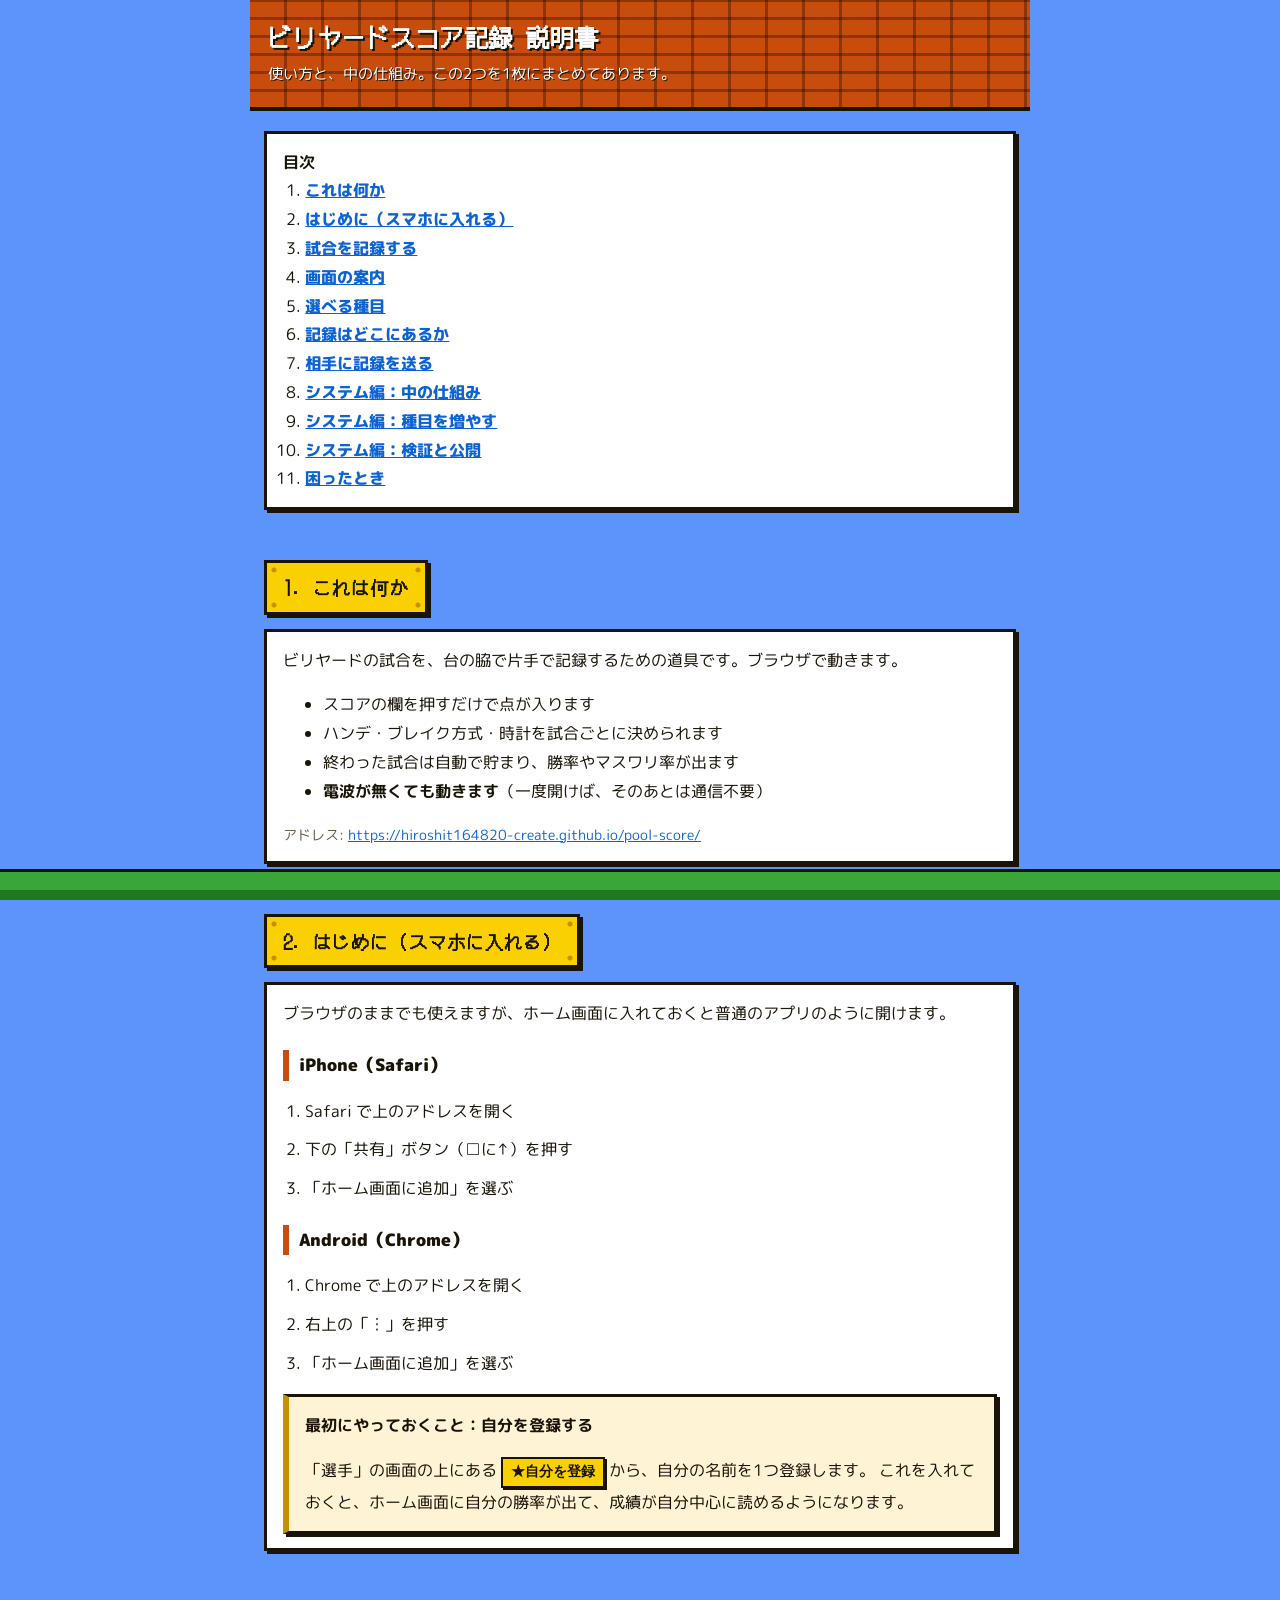
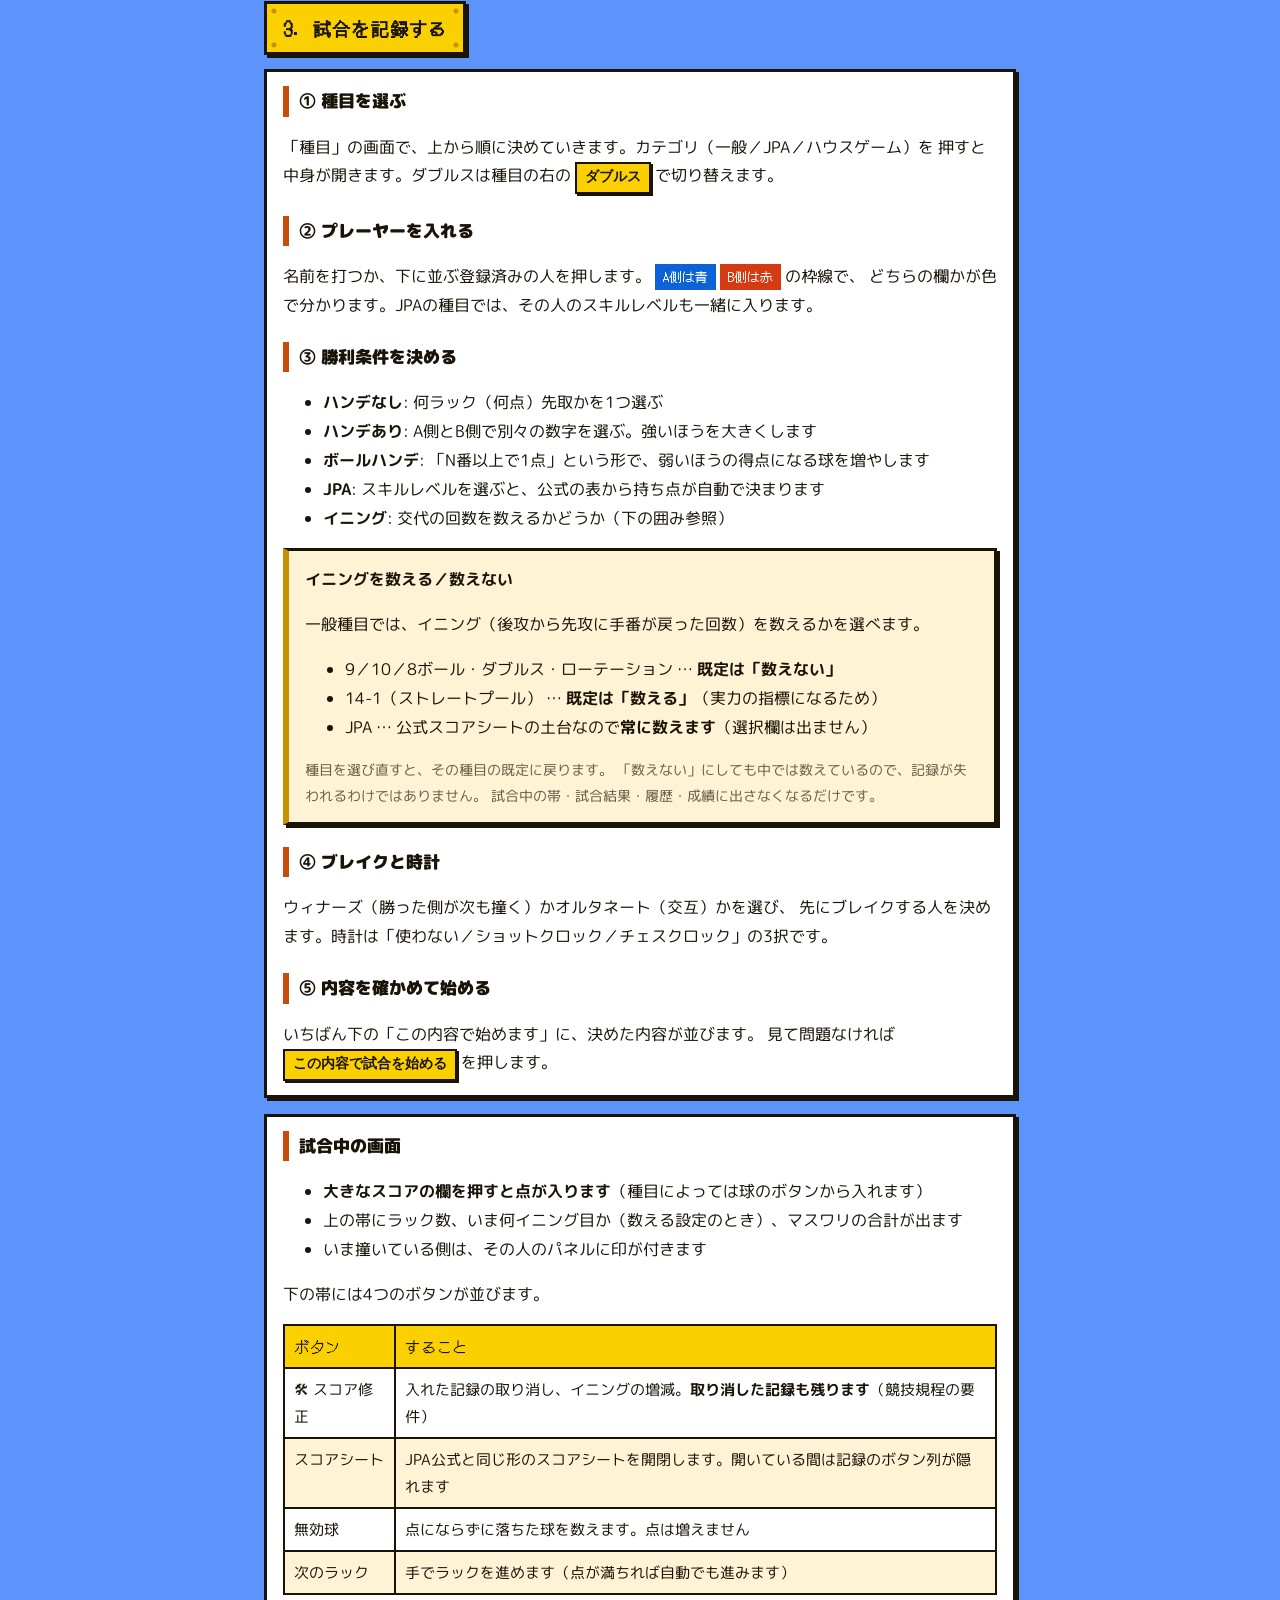
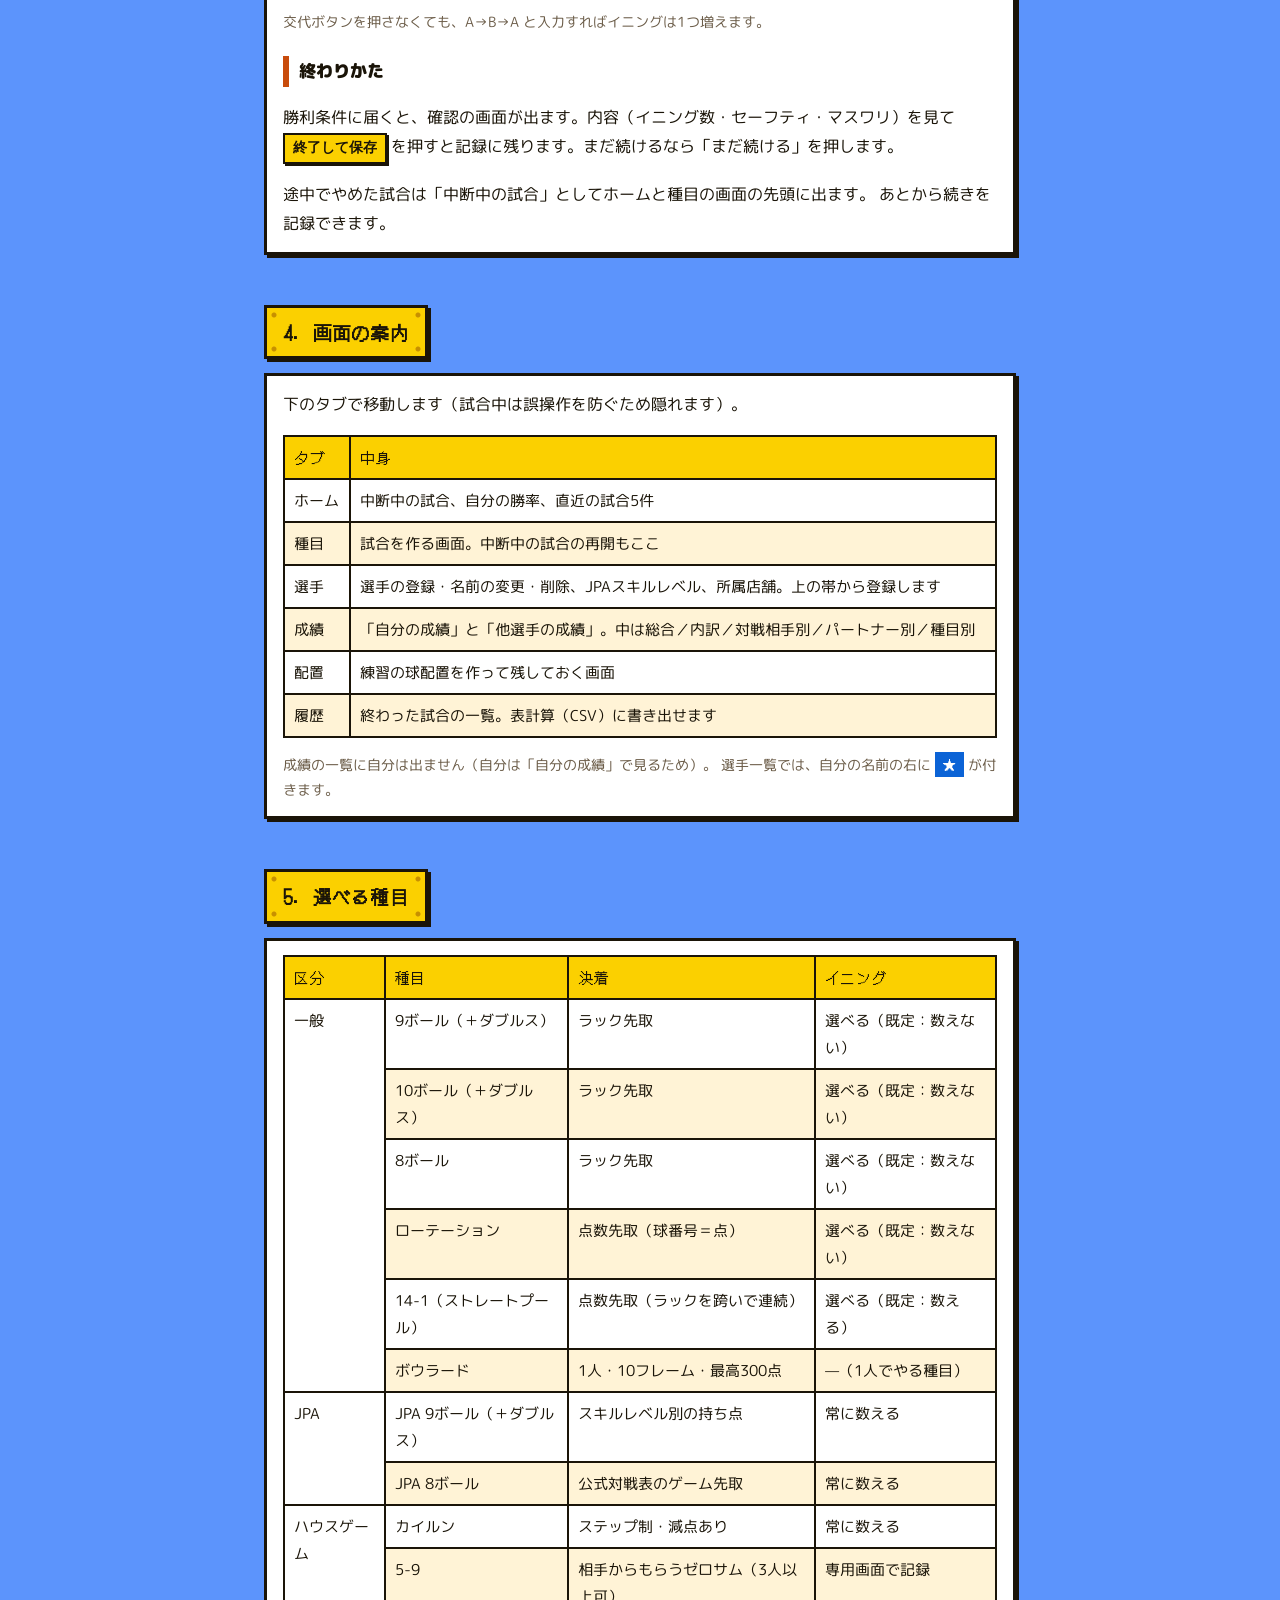
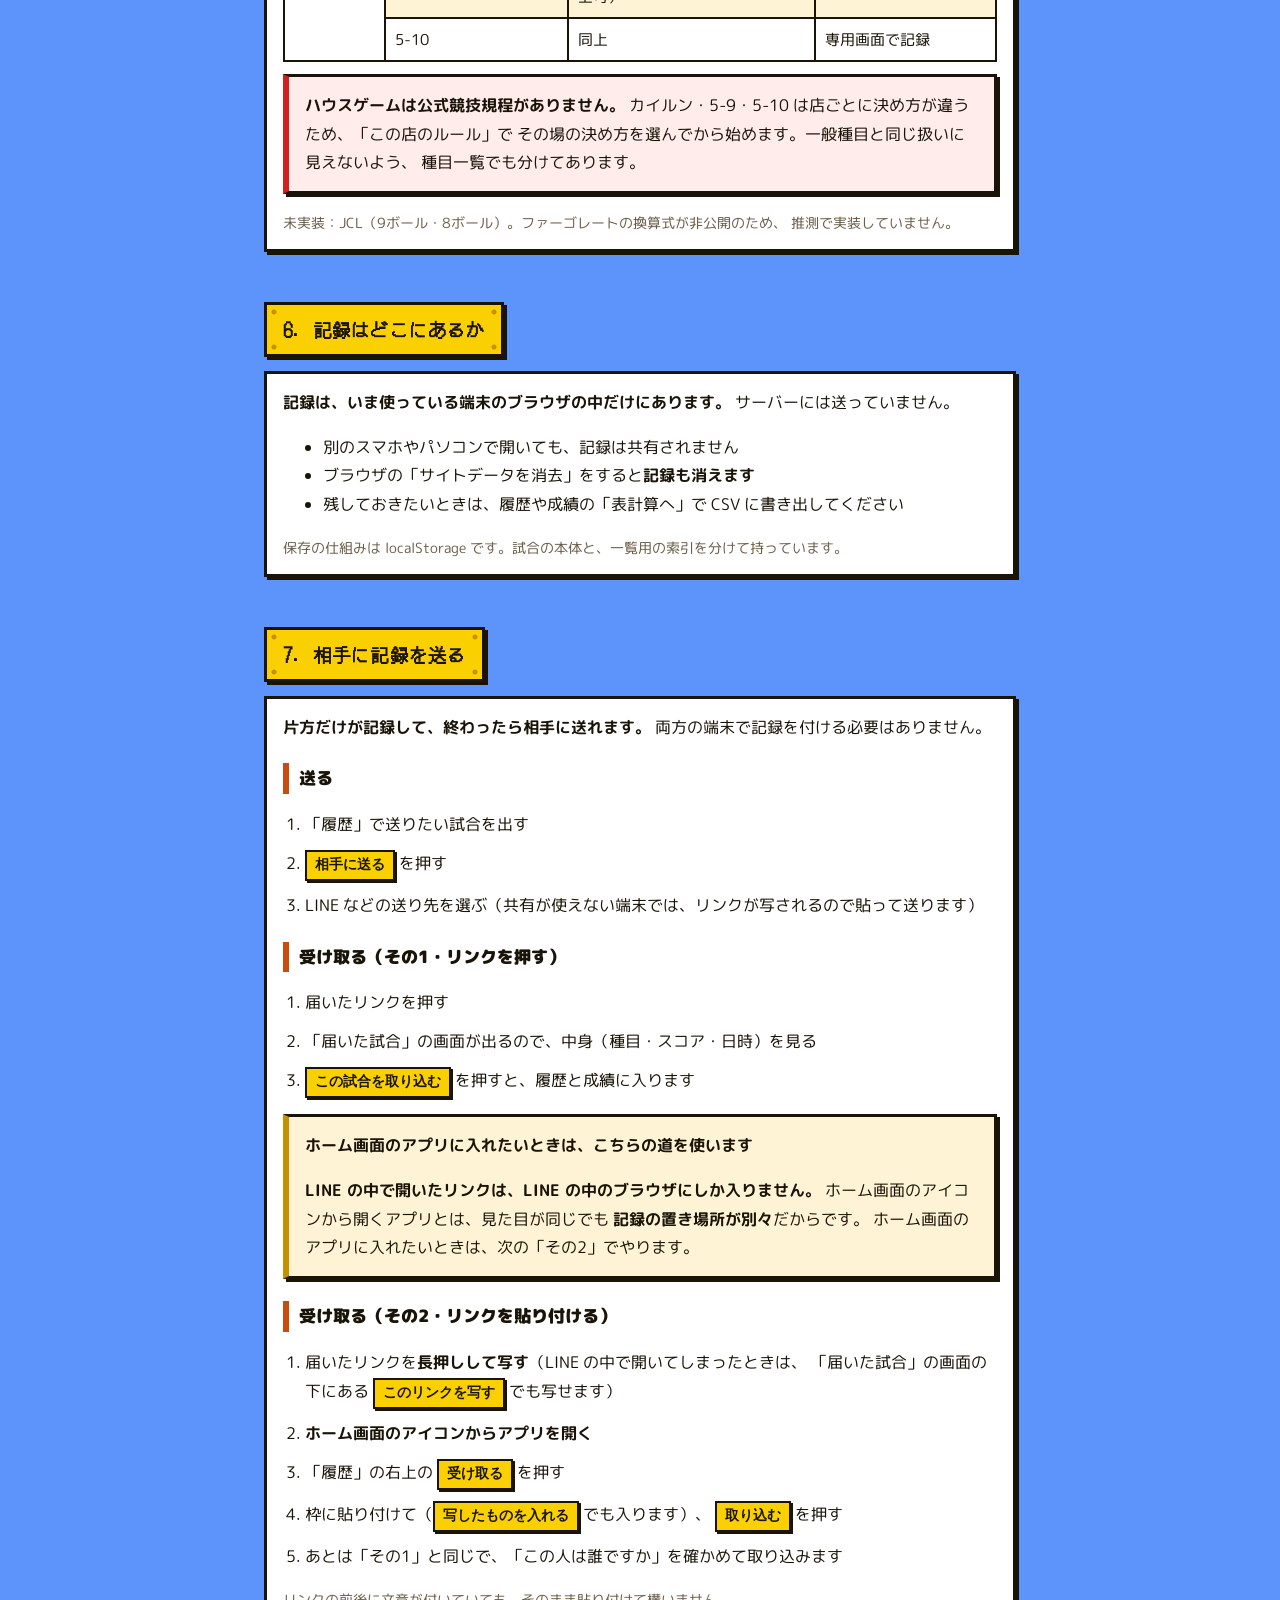
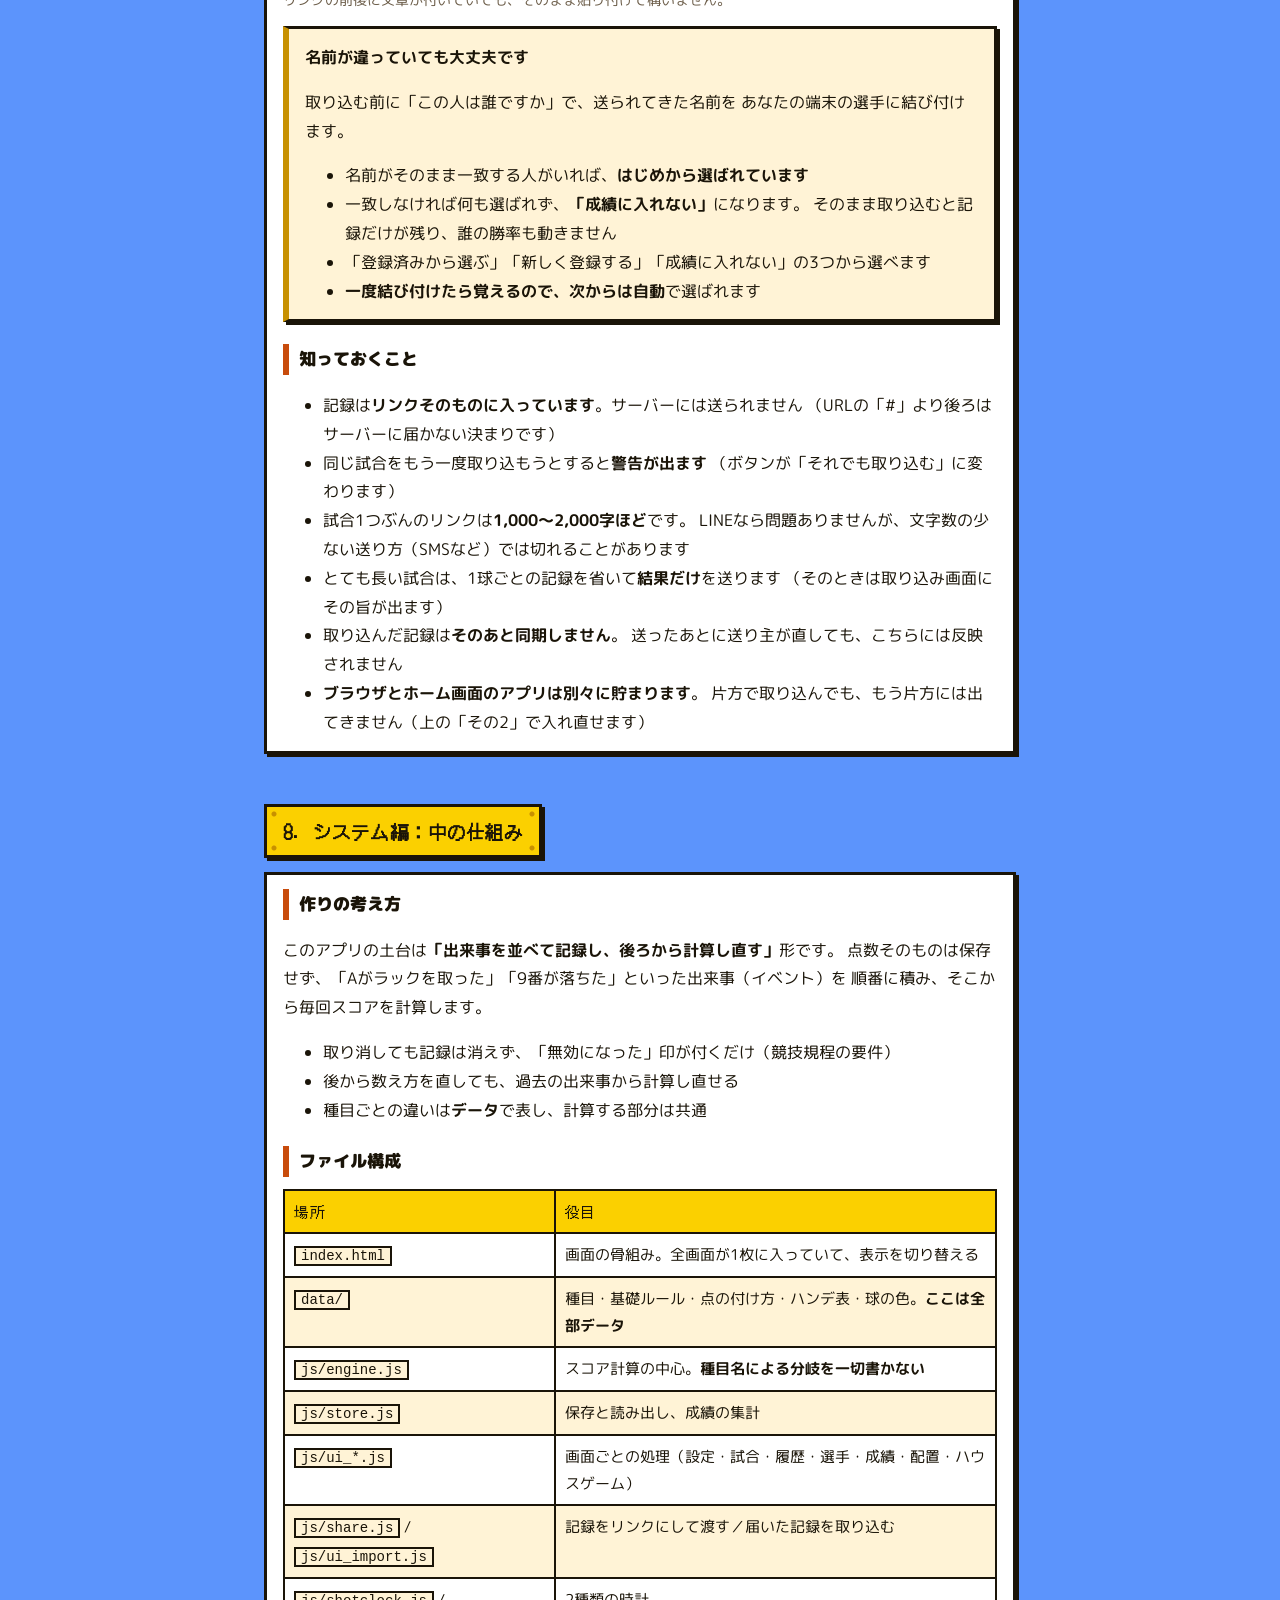
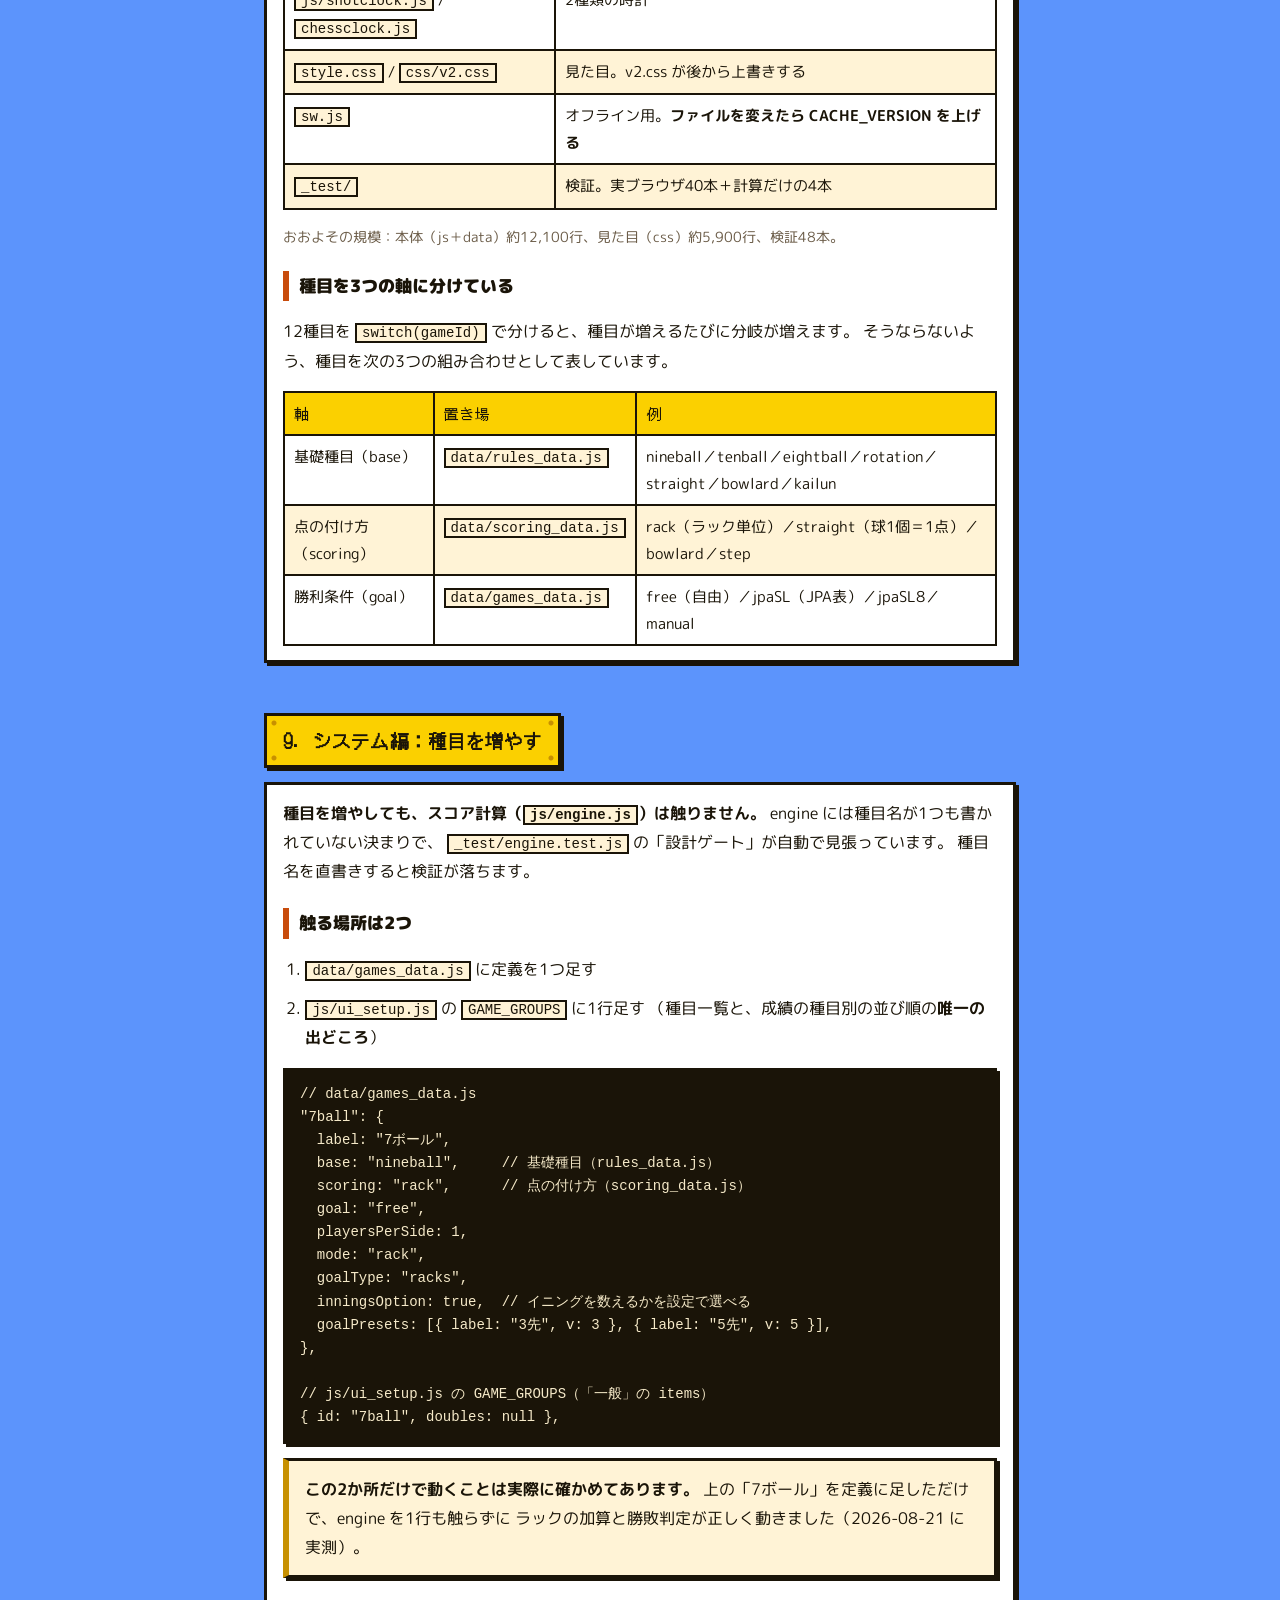
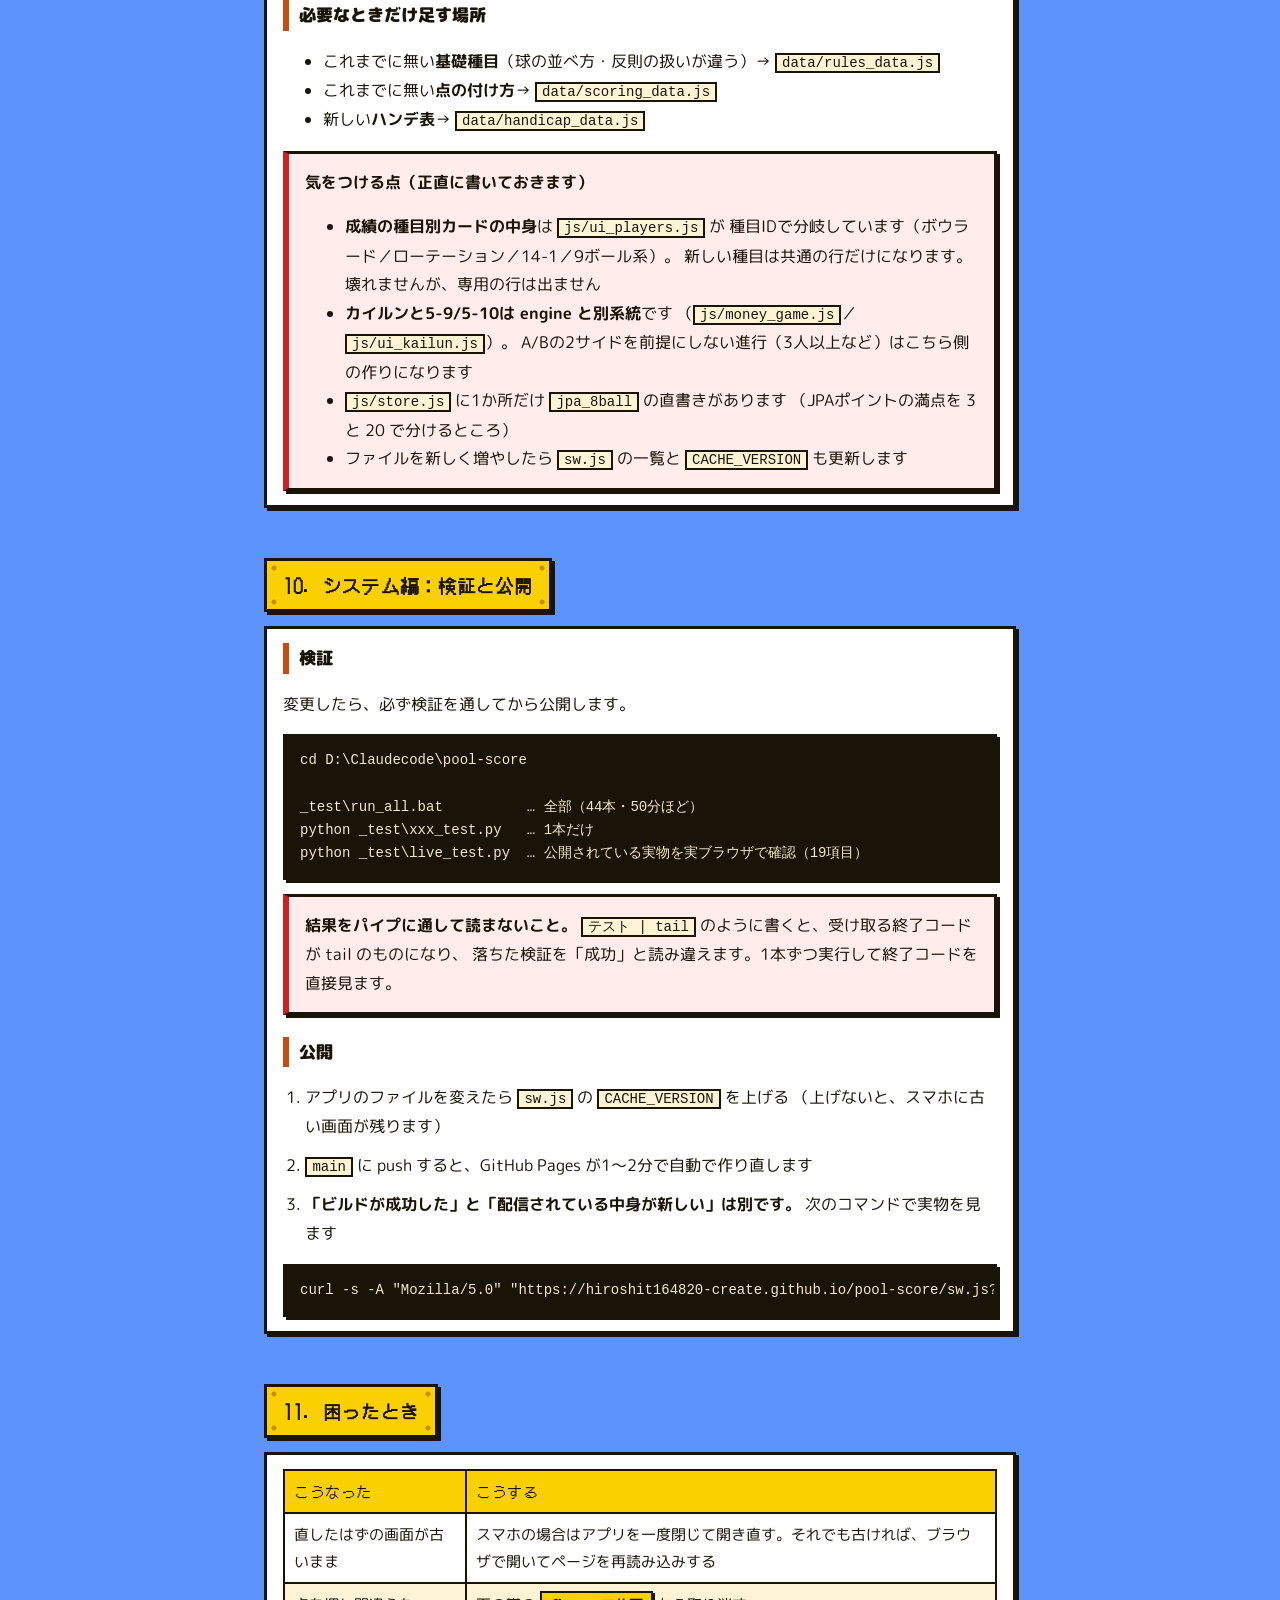
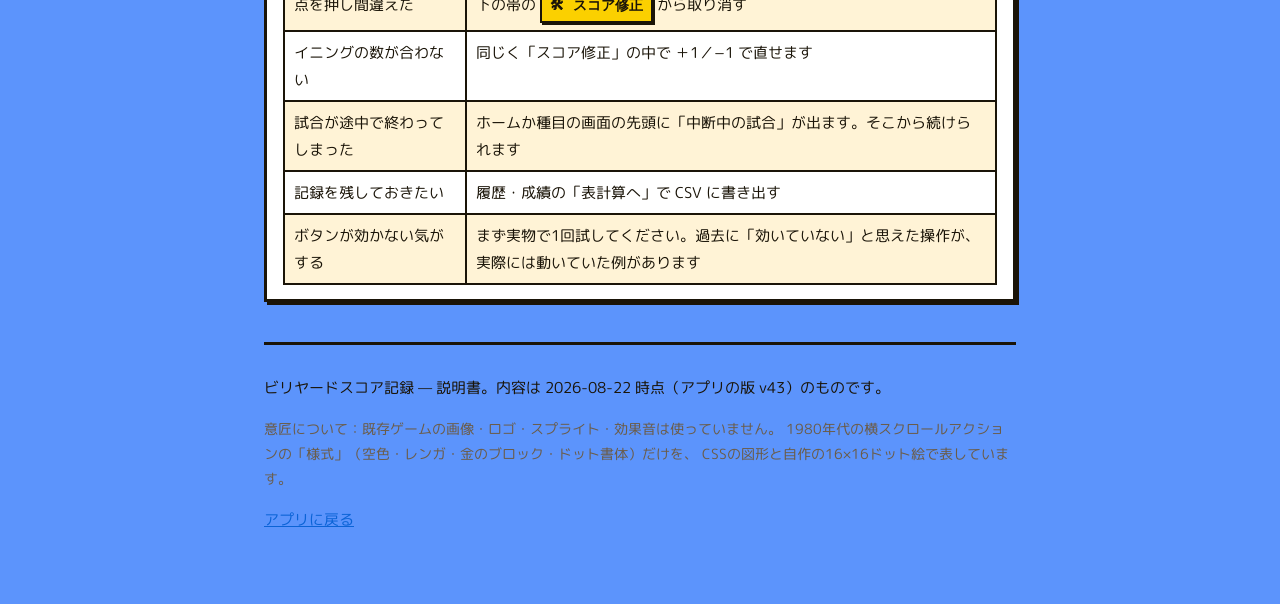
==== commit 9c74125f: "リンクを貼り付けて取り込めるようにする（ホーム画面のアプリ対応） 本人の実機での指摘:   「LINEで開いたブラウザ上でしか反映されず、ホーム画面に追加した     アイコンから開いたアプリの方に取" ====
--- a/manual.html
+++ b/manual.html
@@ -458,12 +458,32 @@
     <li>LINE などの送り先を選ぶ（共有が使えない端末では、リンクが写されるので貼って送ります）</li>
   </ol>
 
-  <h3>受け取る</h3>
+  <h3>受け取る（その1・リンクを押す）</h3>
   <ol class="steps">
     <li>届いたリンクを押す</li>
     <li>「届いた試合」の画面が出るので、中身（種目・スコア・日時）を見る</li>
     <li><kbd>この試合を取り込む</kbd> を押すと、履歴と成績に入ります</li>
   </ol>
+
+  <div class="card note">
+    <strong>ホーム画面のアプリに入れたいときは、こちらの道を使います</strong>
+    <p><strong>LINE の中で開いたリンクは、LINE の中のブラウザにしか入りません。</strong>
+      ホーム画面のアイコンから開くアプリとは、見た目が同じでも
+      <strong>記録の置き場所が別々</strong>だからです。
+      ホーム画面のアプリに入れたいときは、次の「その2」でやります。</p>
+  </div>
+
+  <h3>受け取る（その2・リンクを貼り付ける）</h3>
+  <ol class="steps">
+    <li>届いたリンクを<strong>長押しして写す</strong>（LINE の中で開いてしまったときは、
+      「届いた試合」の画面の下にある <kbd>このリンクを写す</kbd> でも写せます）</li>
+    <li><strong>ホーム画面のアイコンからアプリを開く</strong></li>
+    <li>「履歴」の右上の <kbd>受け取る</kbd> を押す</li>
+    <li>枠に貼り付けて（<kbd>写したものを入れる</kbd> でも入ります）、
+      <kbd>取り込む</kbd> を押す</li>
+    <li>あとは「その1」と同じで、「この人は誰ですか」を確かめて取り込みます</li>
+  </ol>
+  <p class="hint">リンクの前後に文章が付いていても、そのまま貼り付けて構いません。</p>
 
   <div class="card note">
     <strong>名前が違っていても大丈夫です</strong>
@@ -490,6 +510,8 @@
       （そのときは取り込み画面にその旨が出ます）</li>
     <li>取り込んだ記録は<strong>そのあと同期しません</strong>。
       送ったあとに送り主が直しても、こちらには反映されません</li>
+    <li><strong>ブラウザとホーム画面のアプリは別々に貯まります</strong>。
+      片方で取り込んでも、もう片方には出てきません（上の「その2」で入れ直せます）</li>
   </ul>
 </div>
 
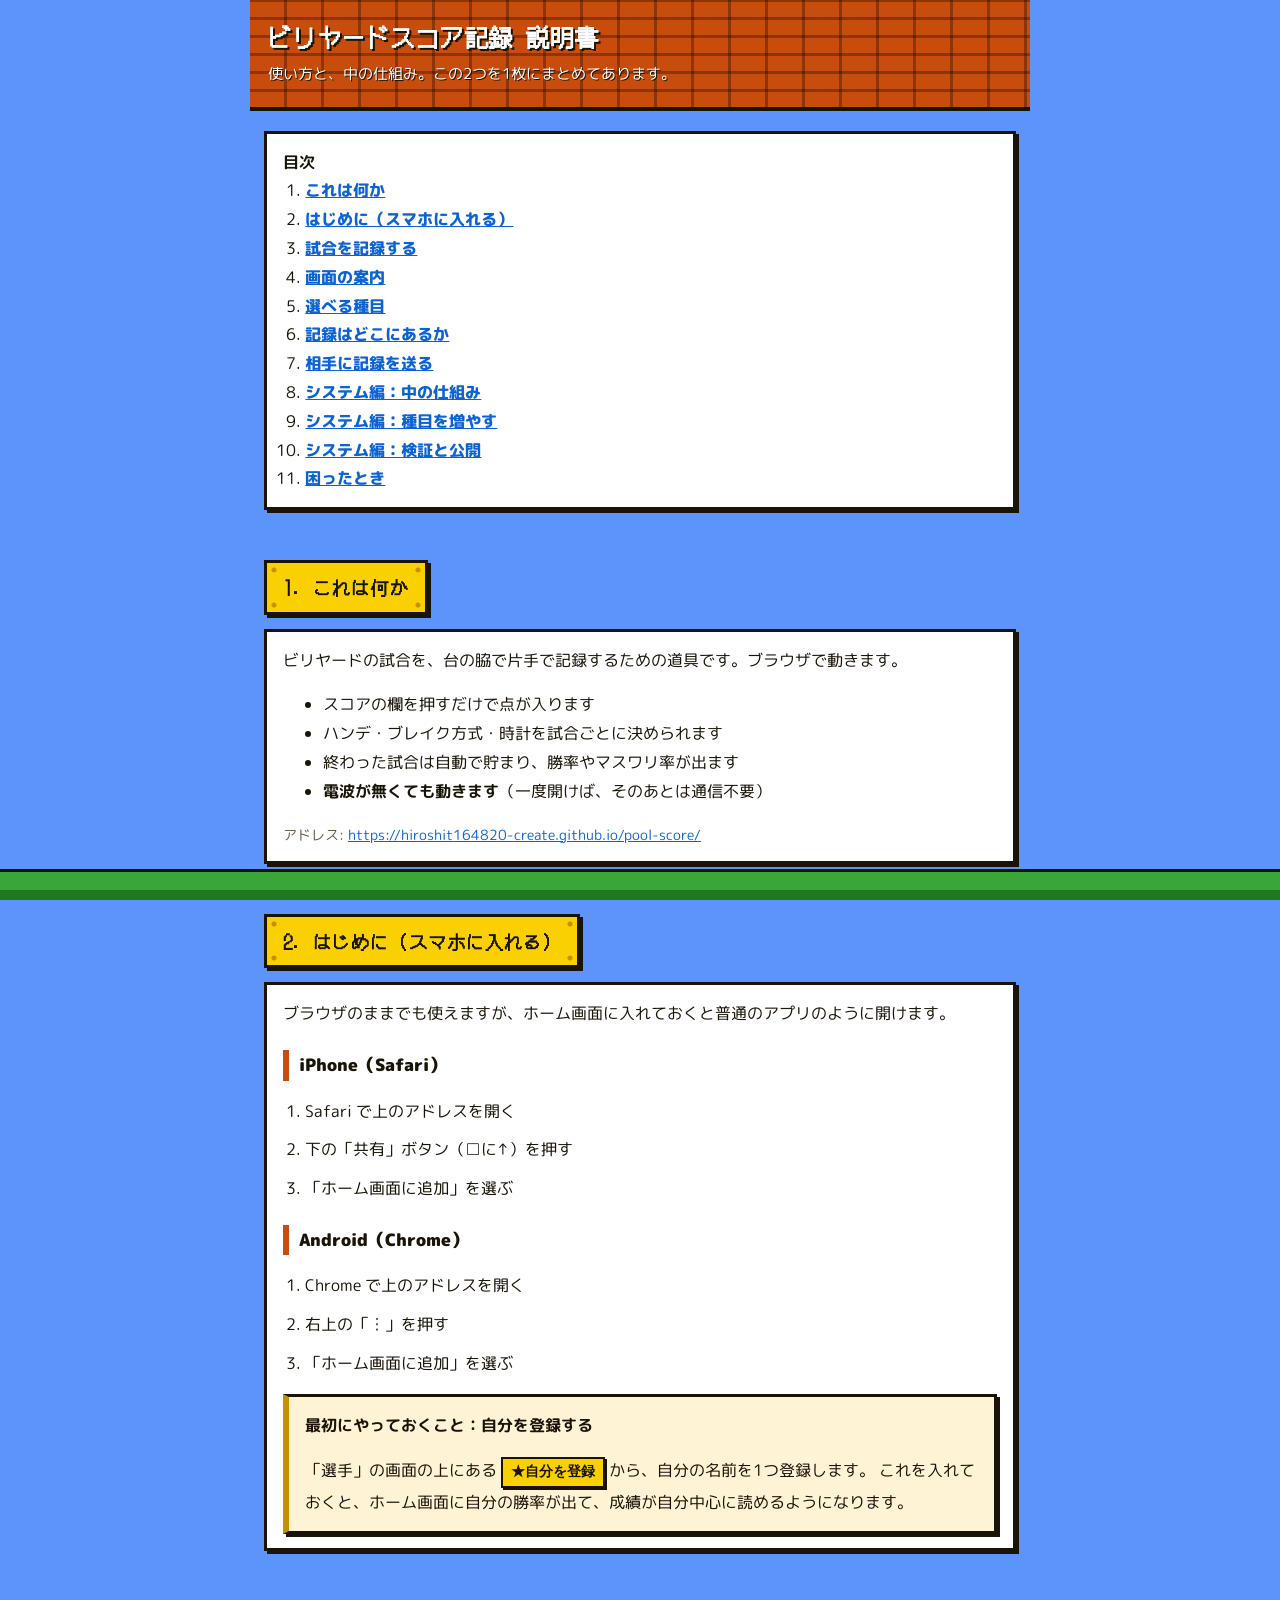
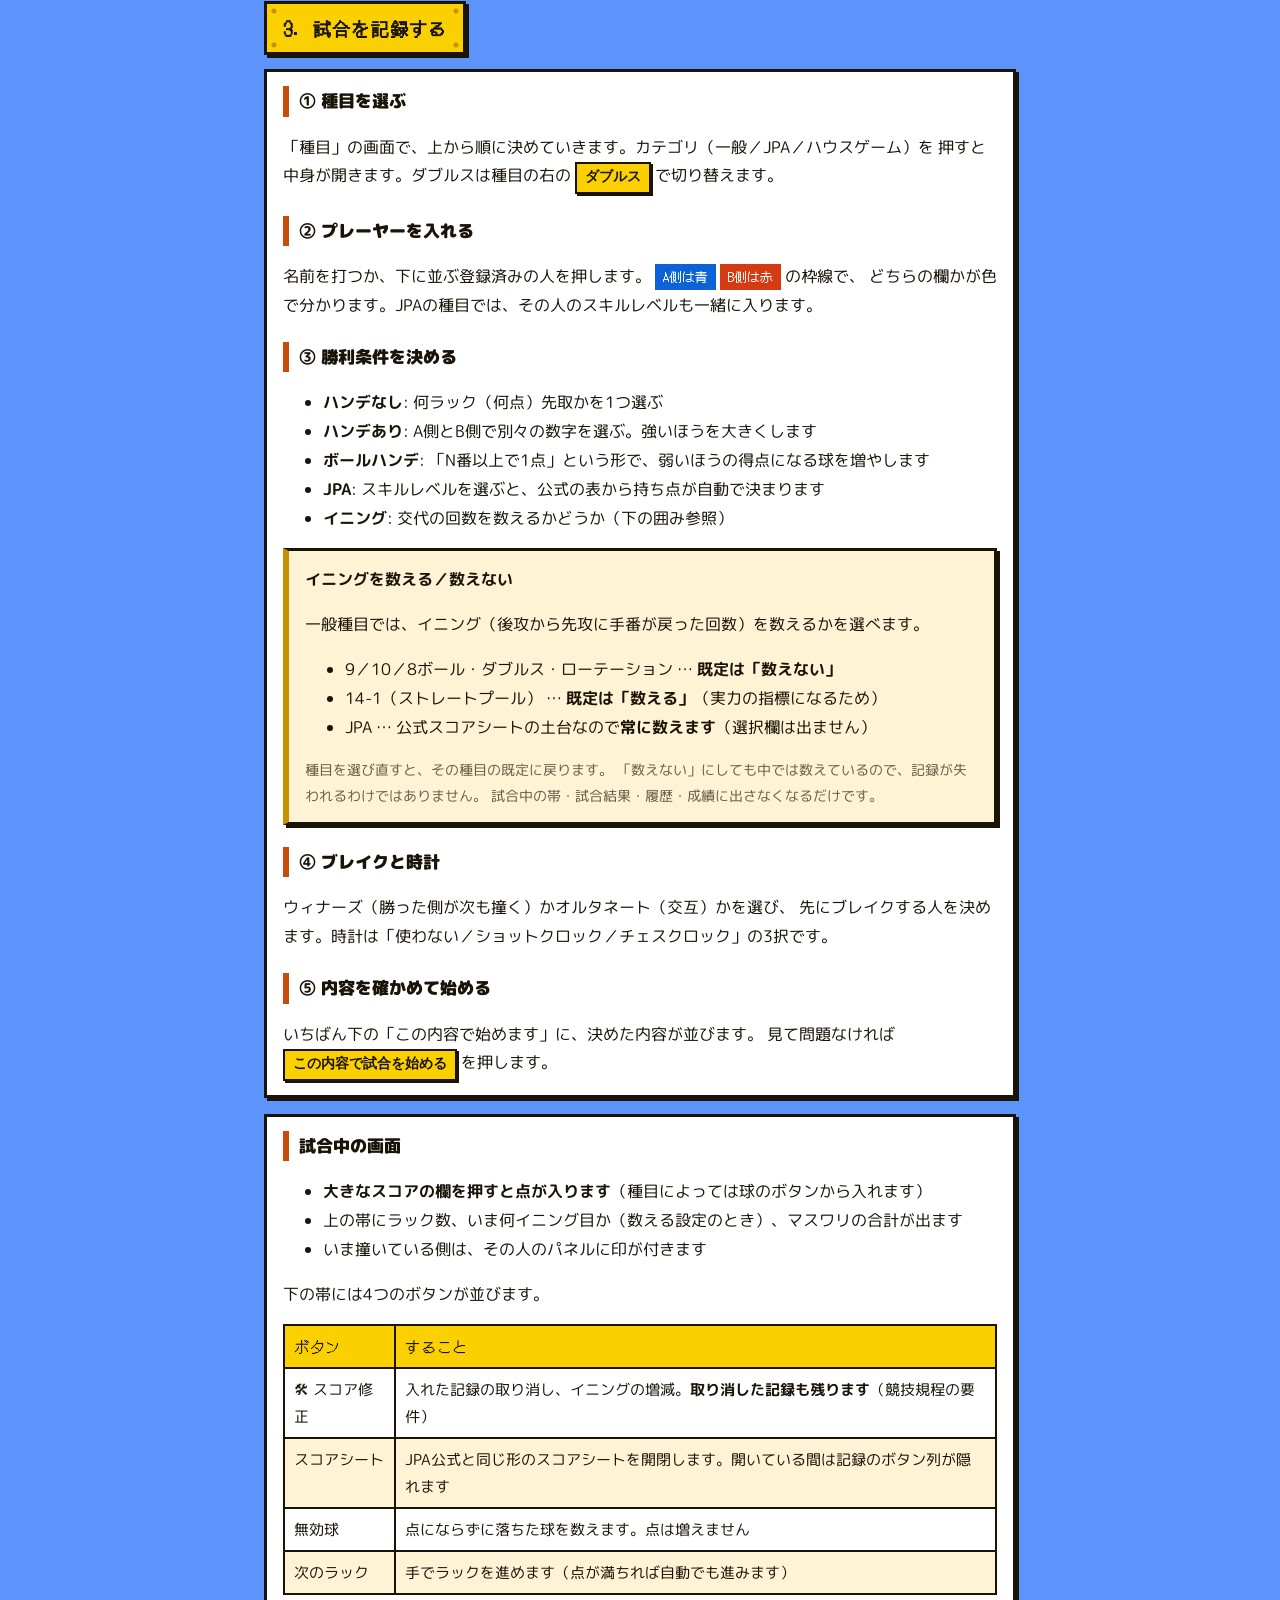
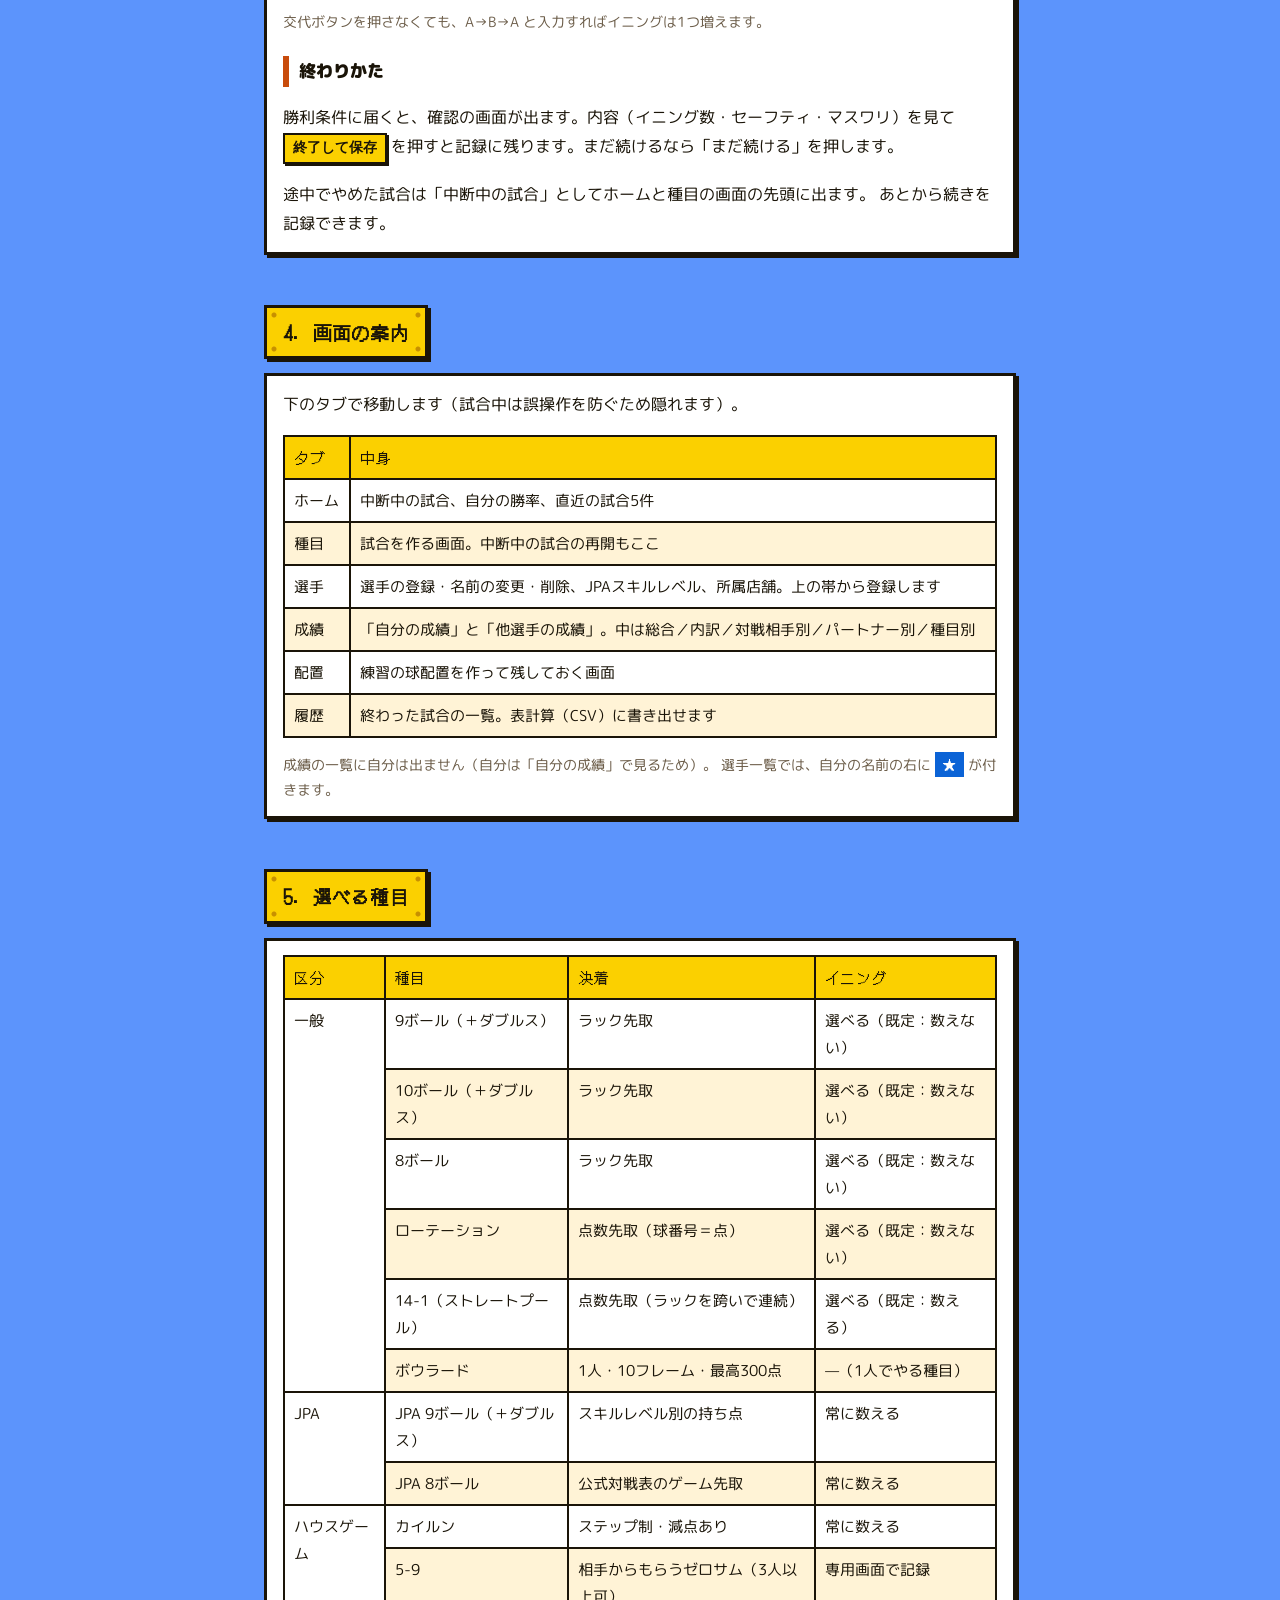
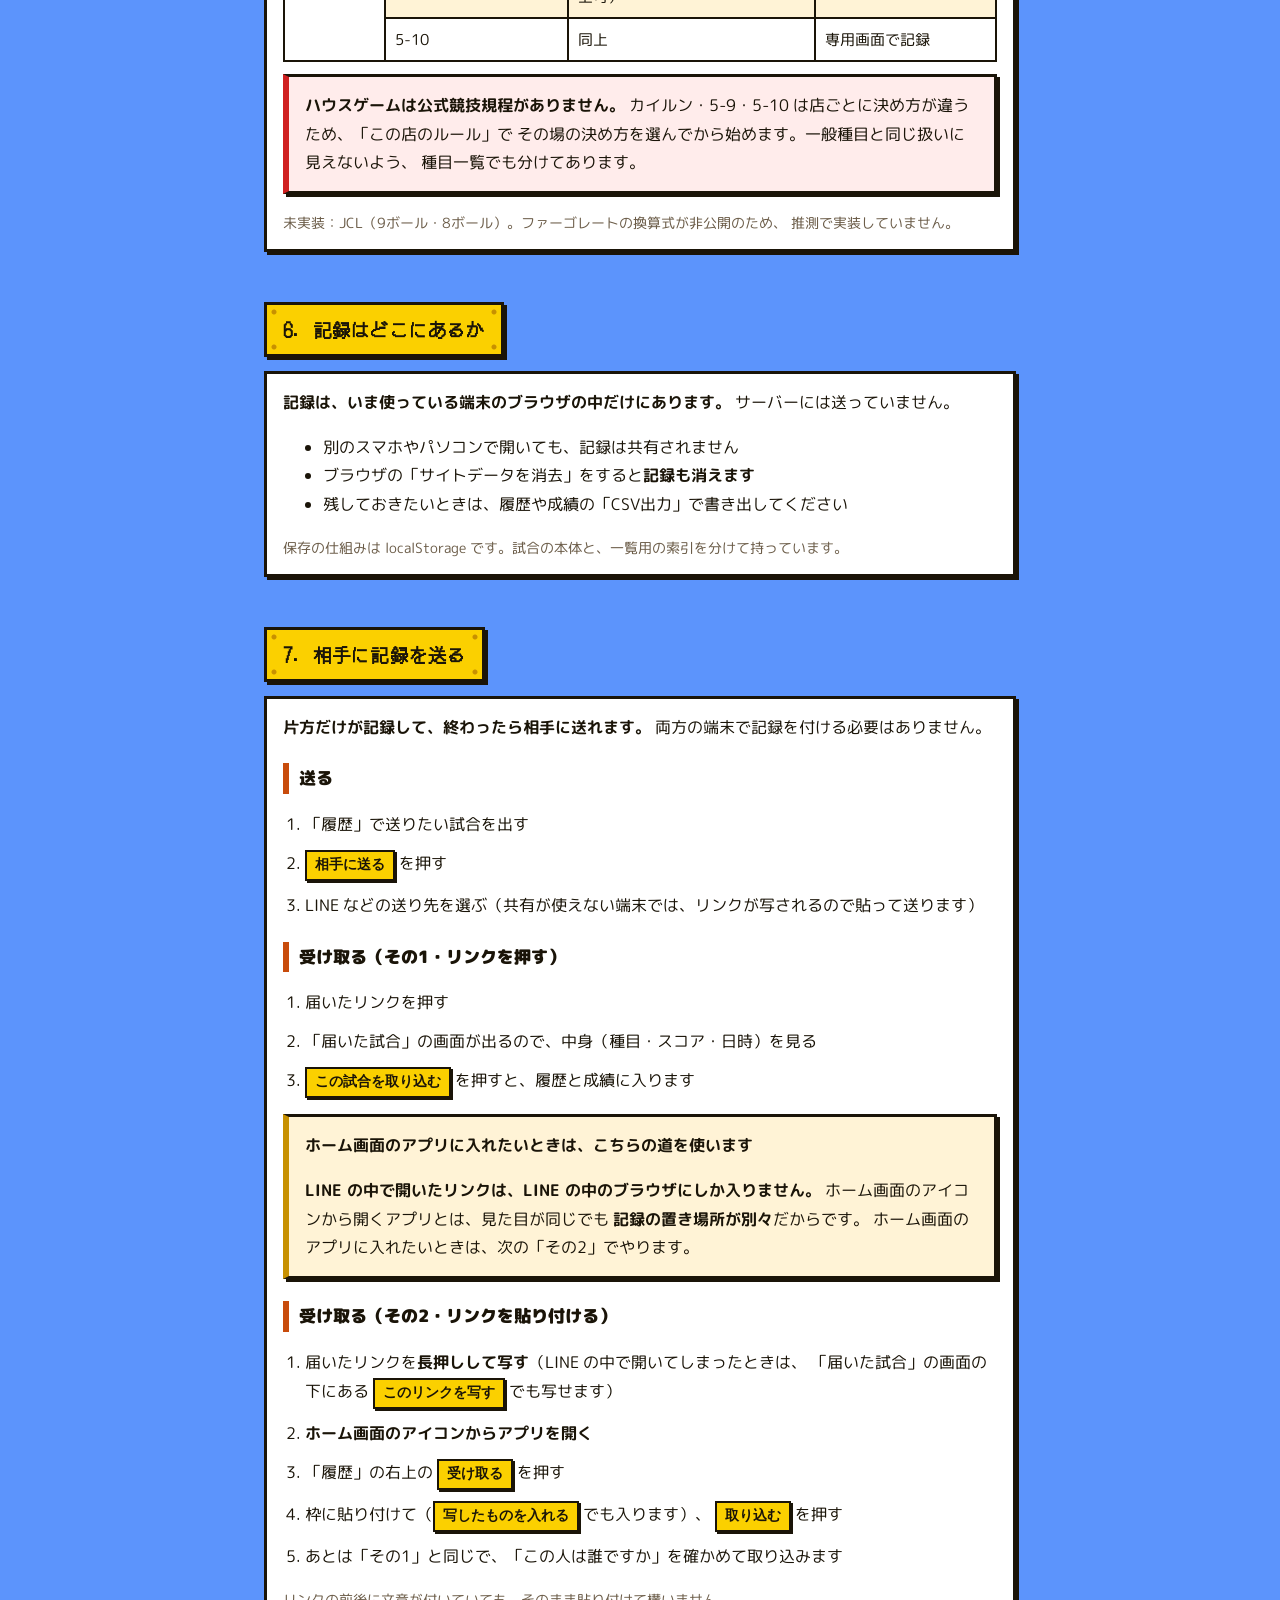
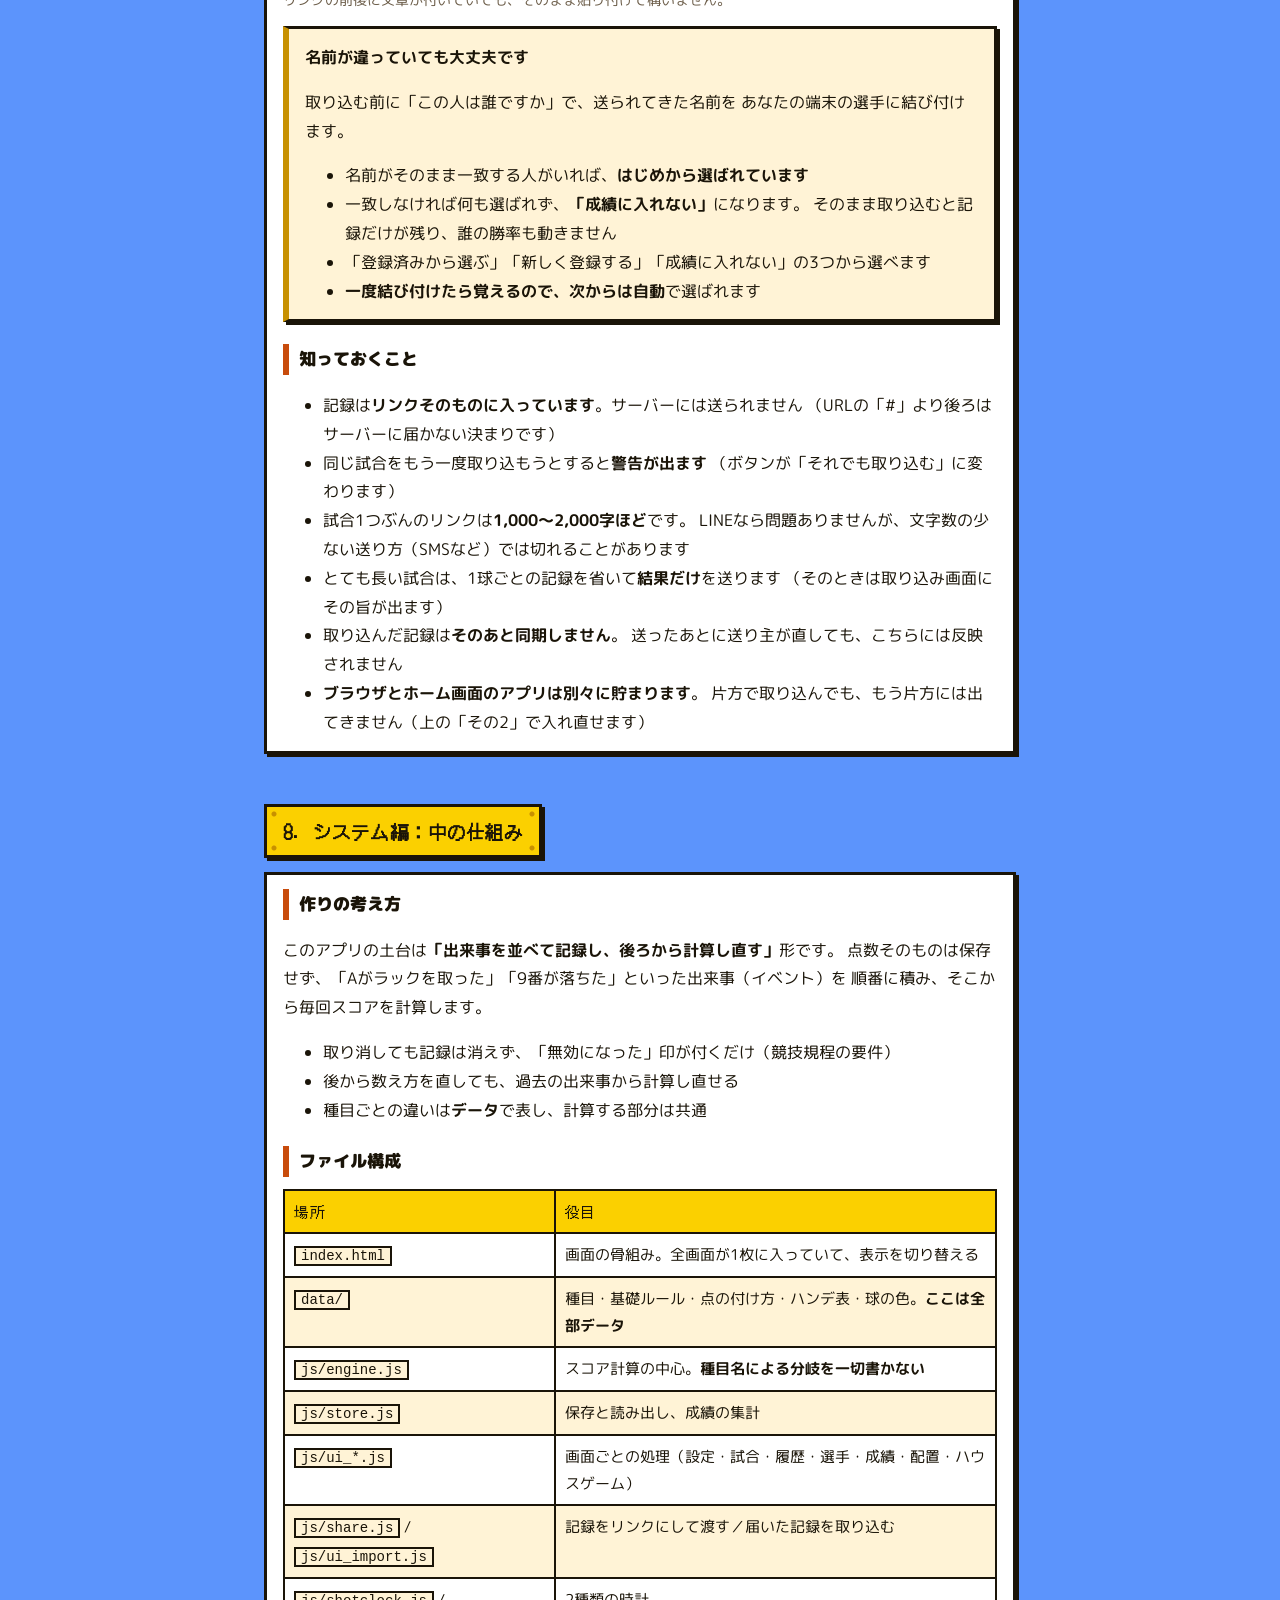
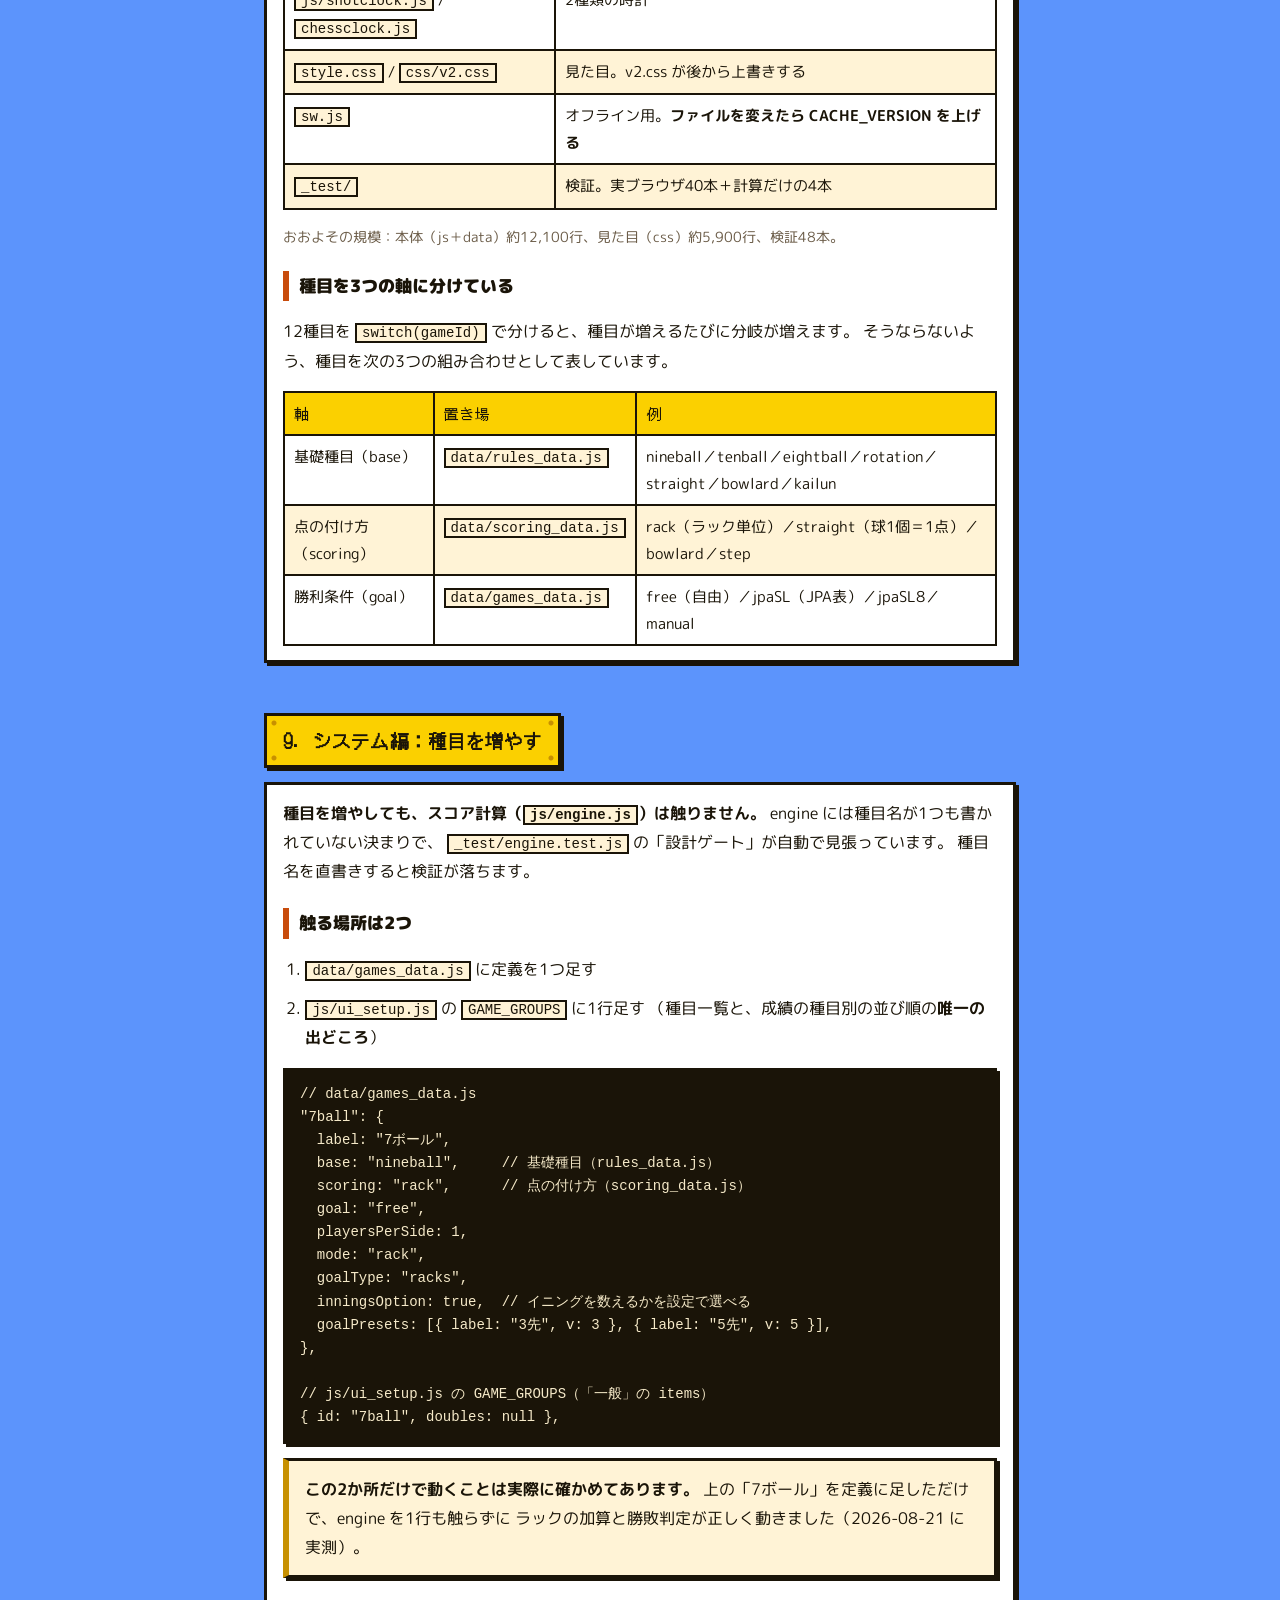
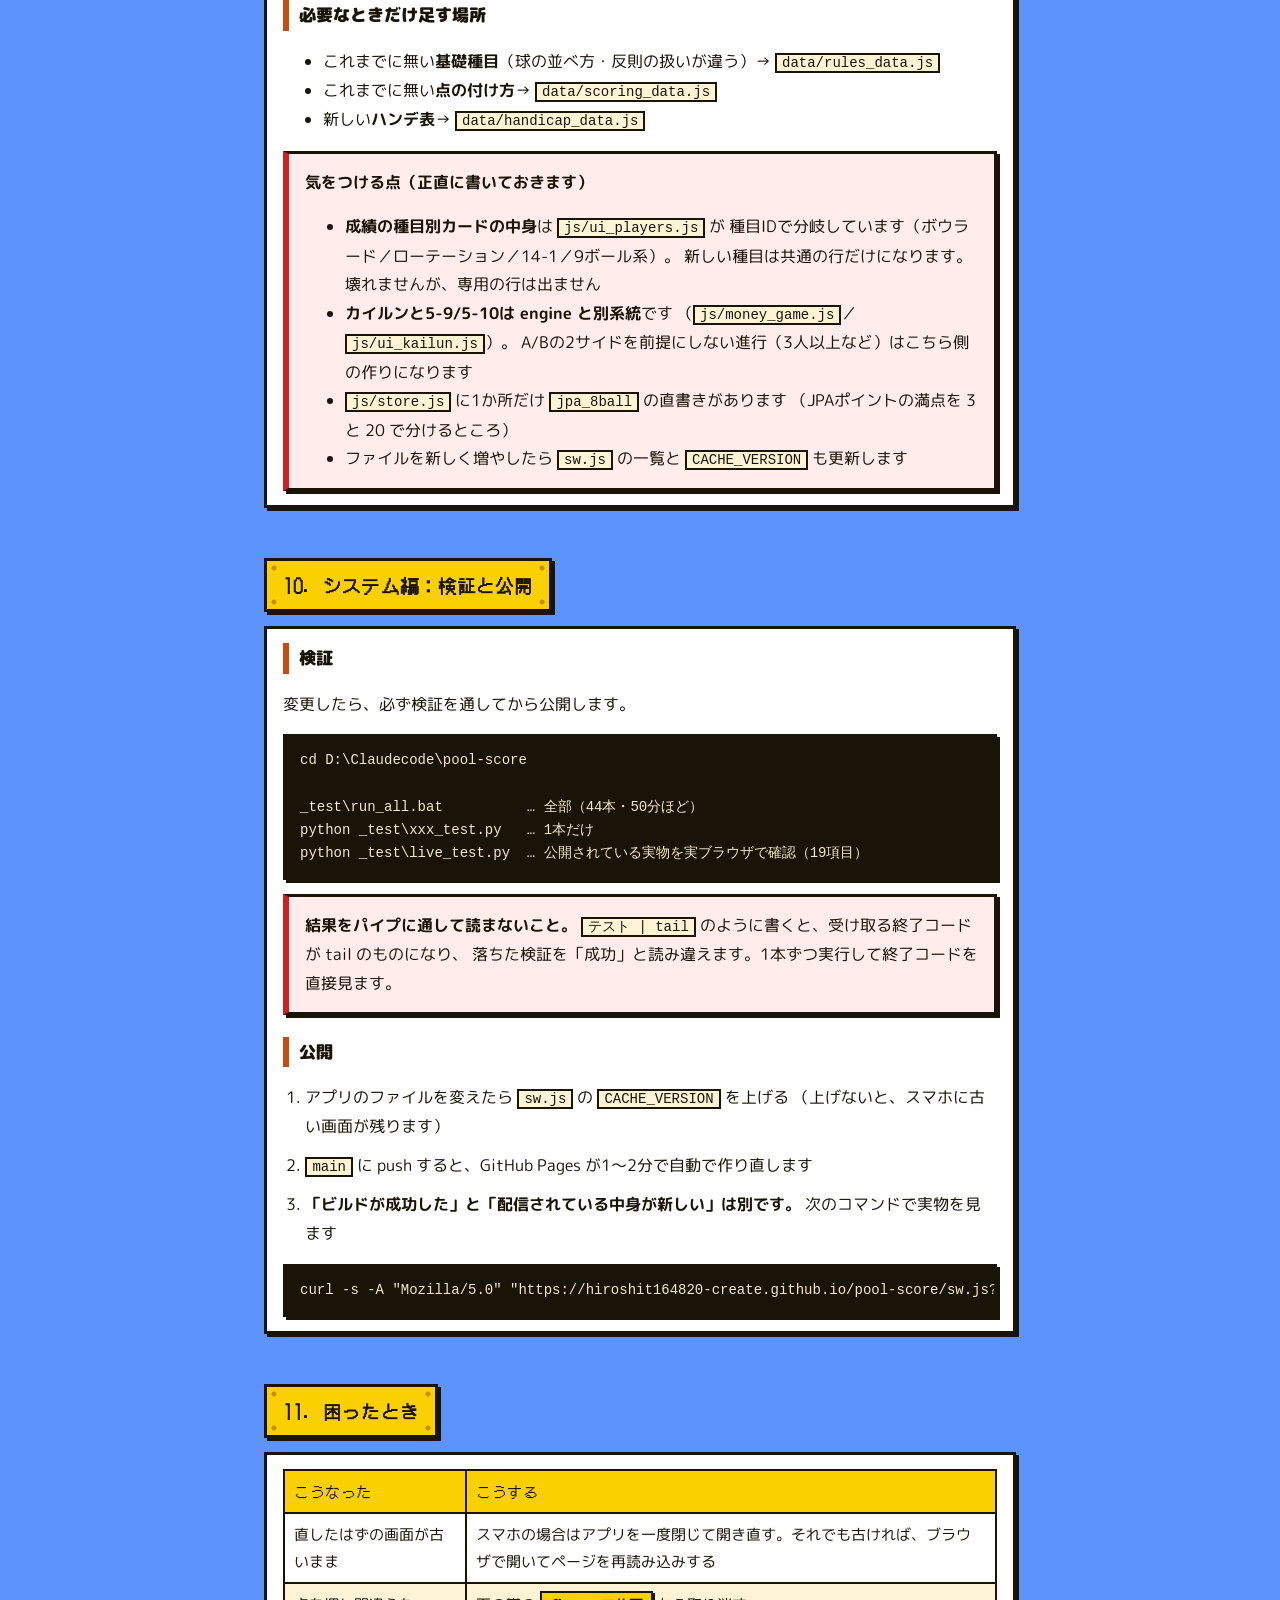
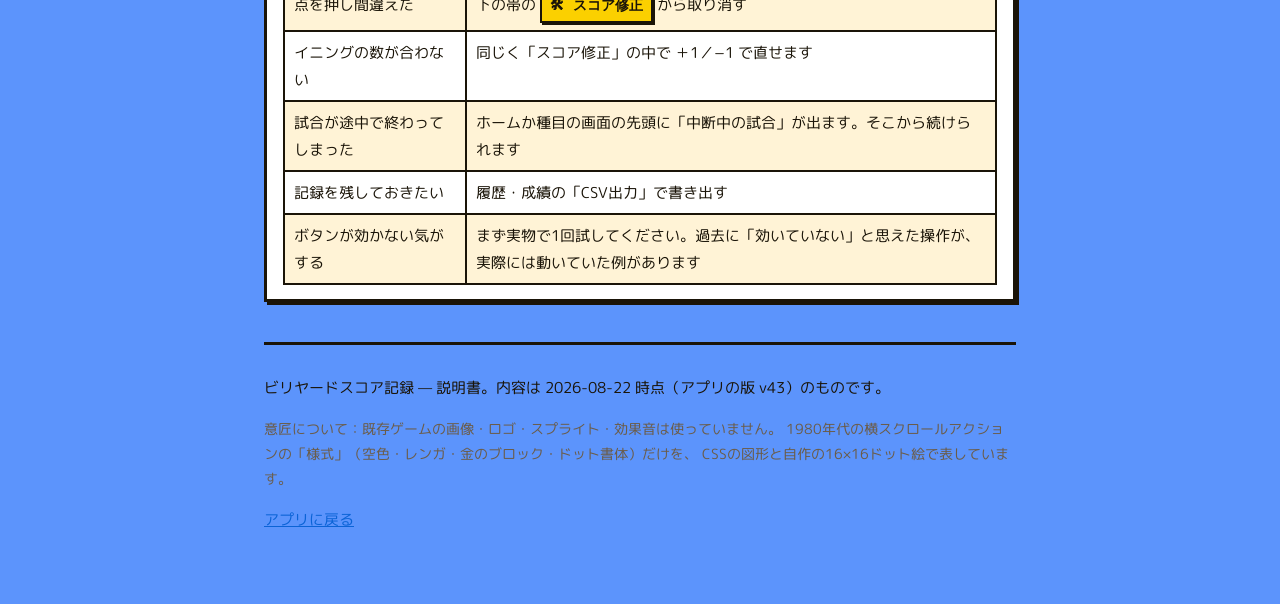
==== commit accc2ba7: "試合画面・成績・配置・ホーム・CSVの手直し（本人の指示 20件） 本人の指示 2026-08-22（実機で確認したうえでの指摘）。  【試合画面】 ・横向きローテーション: 球を押したあとの通知と画" ====
--- a/manual.html
+++ b/manual.html
@@ -439,7 +439,7 @@
   <ul>
     <li>別のスマホやパソコンで開いても、記録は共有されません</li>
     <li>ブラウザの「サイトデータを消去」をすると<strong>記録も消えます</strong></li>
-    <li>残しておきたいときは、履歴や成績の「表計算へ」で CSV に書き出してください</li>
+    <li>残しておきたいときは、履歴や成績の「CSV出力」で書き出してください</li>
   </ul>
   <p class="hint">保存の仕組みは localStorage です。試合の本体と、一覧用の索引を分けて持っています。</p>
 </div>
@@ -666,7 +666,7 @@
         <tr><td>点を押し間違えた</td><td>下の帯の <kbd>🛠 スコア修正</kbd> から取り消す</td></tr>
         <tr><td>イニングの数が合わない</td><td>同じく「スコア修正」の中で ＋1／−1 で直せます</td></tr>
         <tr><td>試合が途中で終わってしまった</td><td>ホームか種目の画面の先頭に「中断中の試合」が出ます。そこから続けられます</td></tr>
-        <tr><td>記録を残しておきたい</td><td>履歴・成績の「表計算へ」で CSV に書き出す</td></tr>
+        <tr><td>記録を残しておきたい</td><td>履歴・成績の「CSV出力」で書き出す</td></tr>
         <tr><td>ボタンが効かない気がする</td><td>まず実物で1回試してください。過去に「効いていない」と思えた操作が、実際には動いていた例があります</td></tr>
       </tbody>
     </table>
